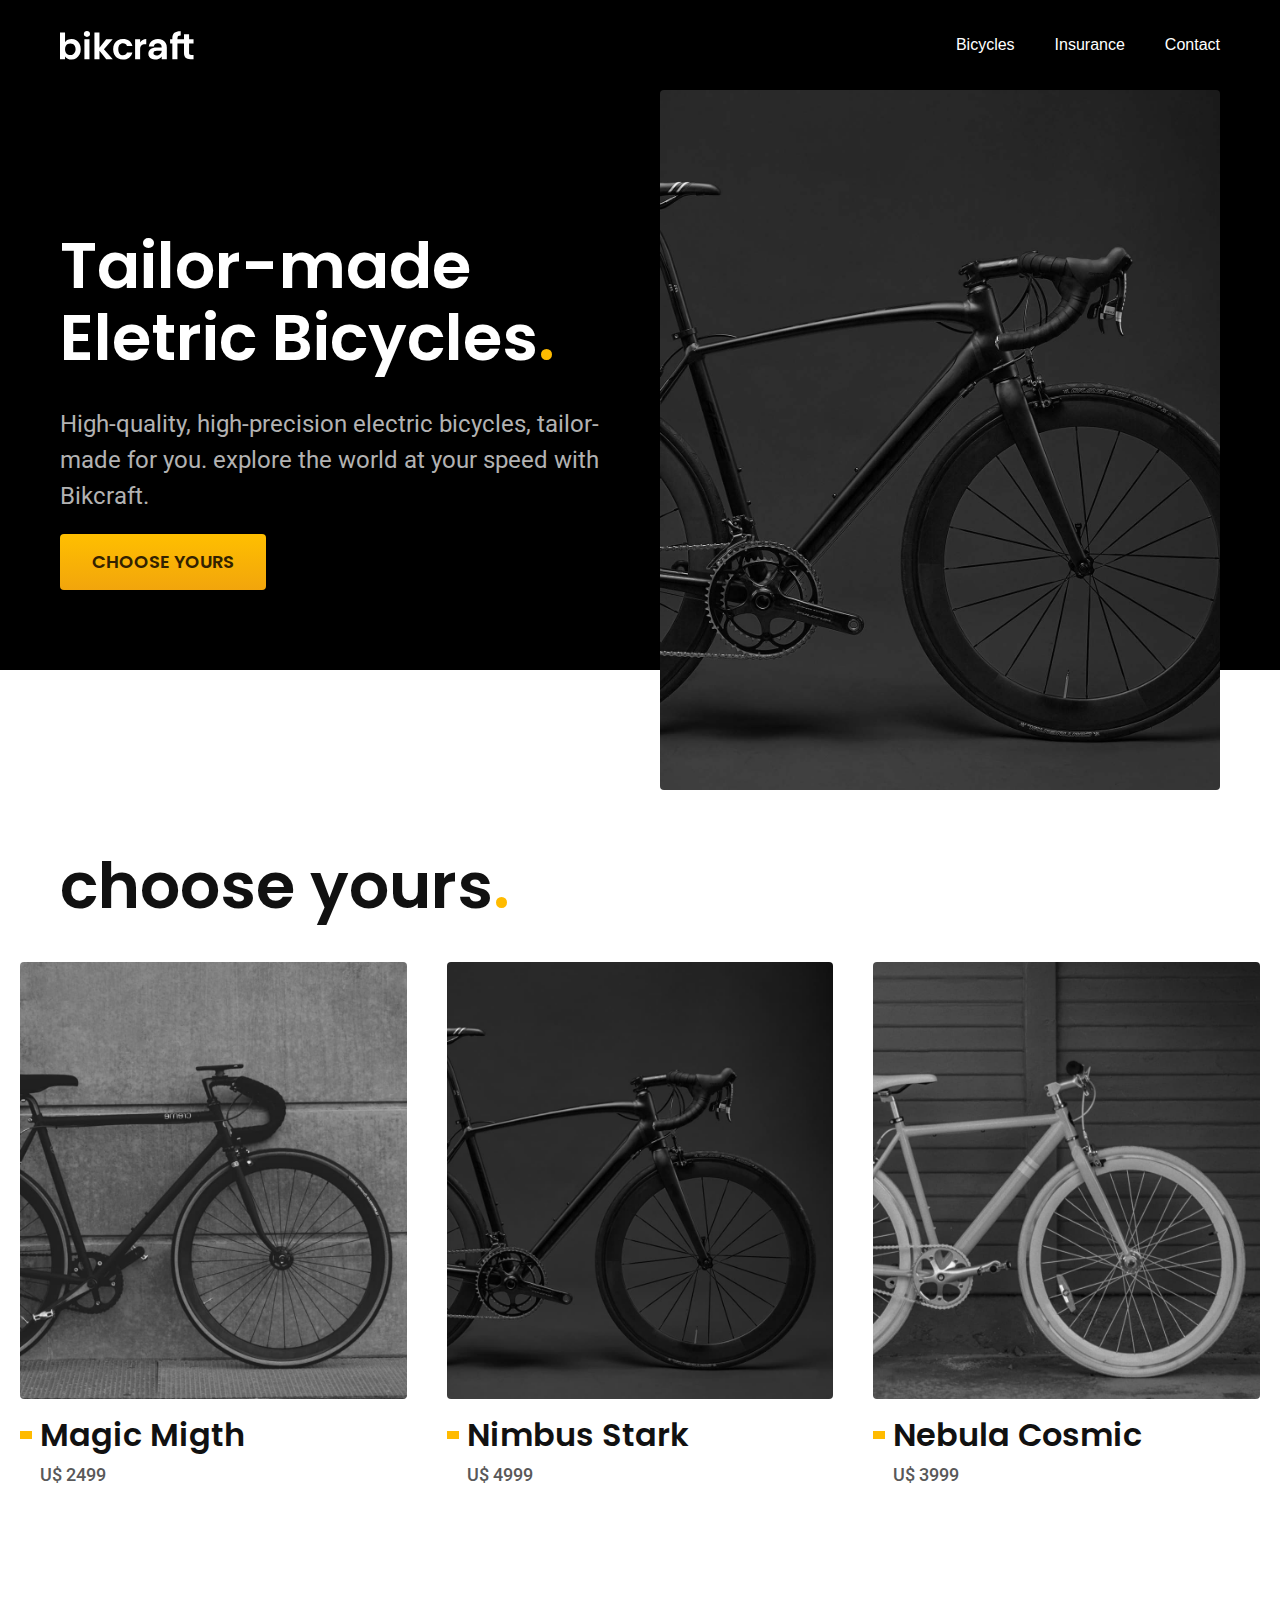
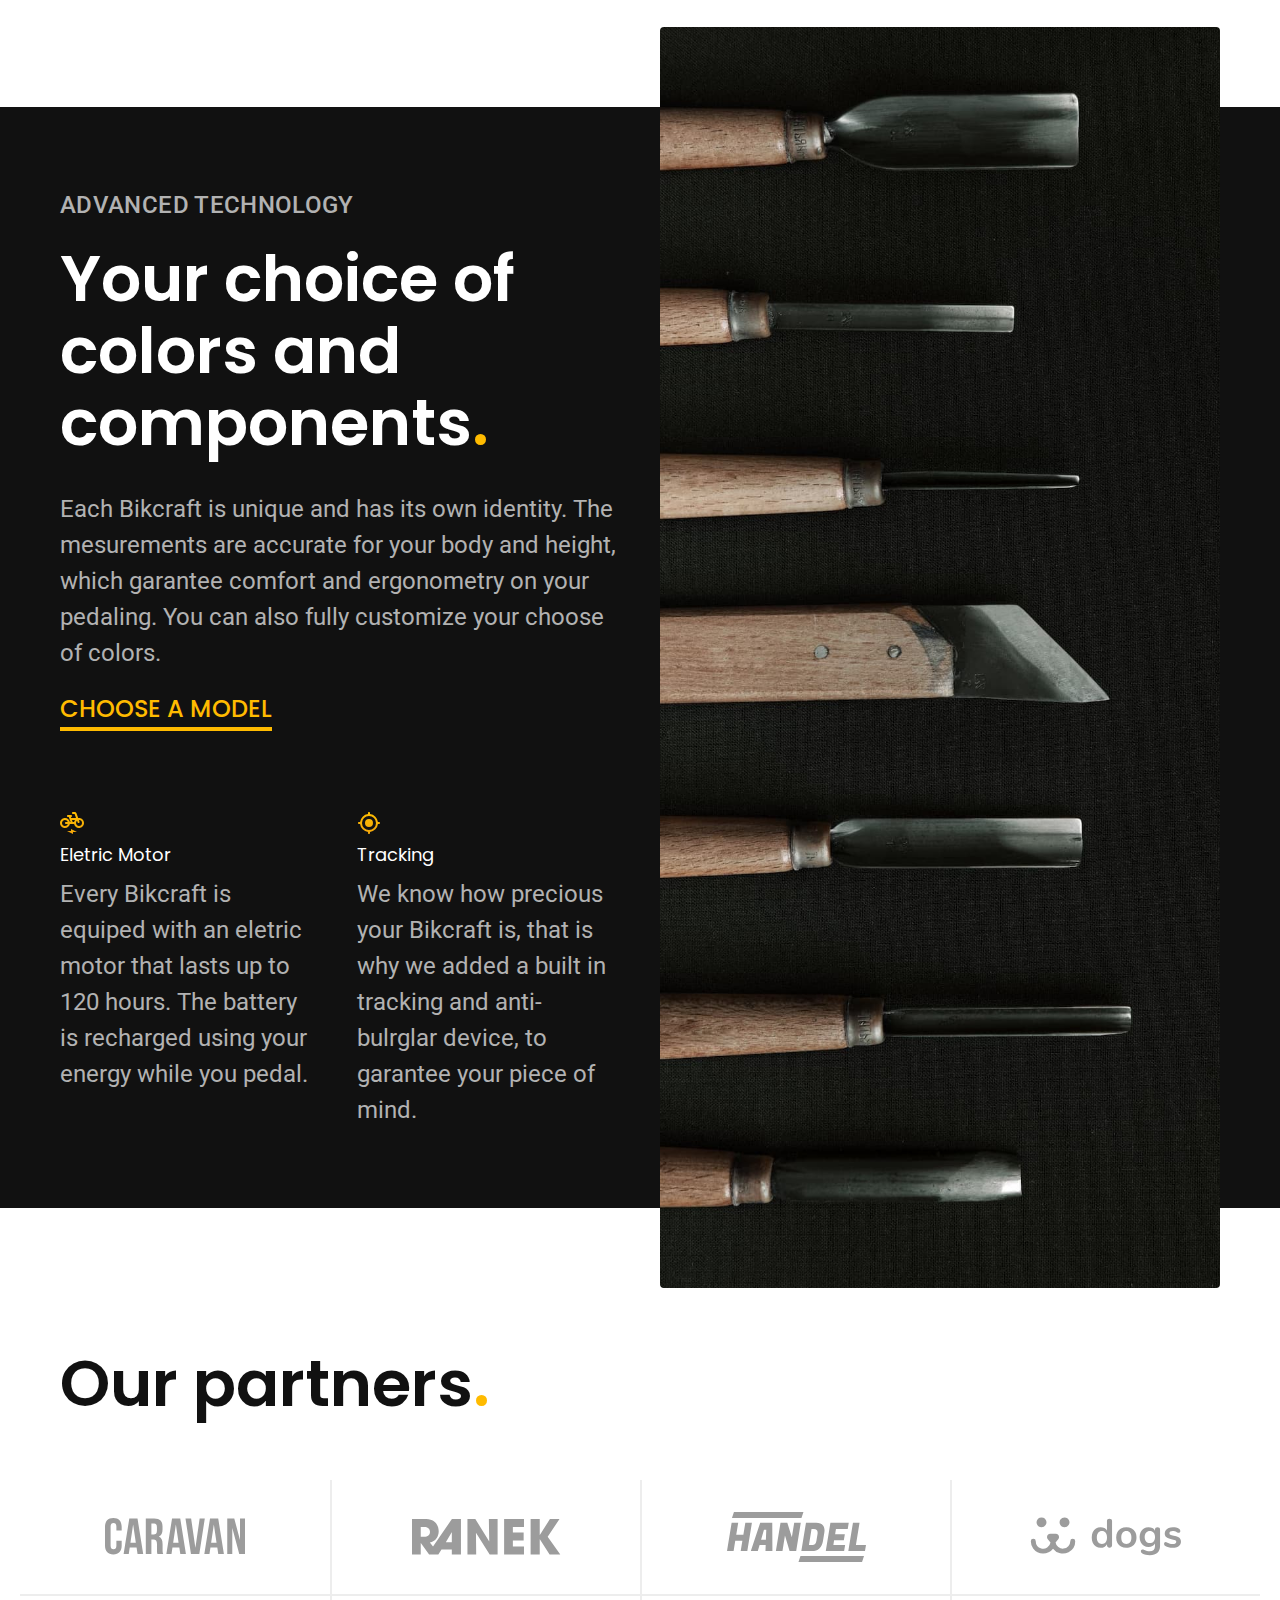
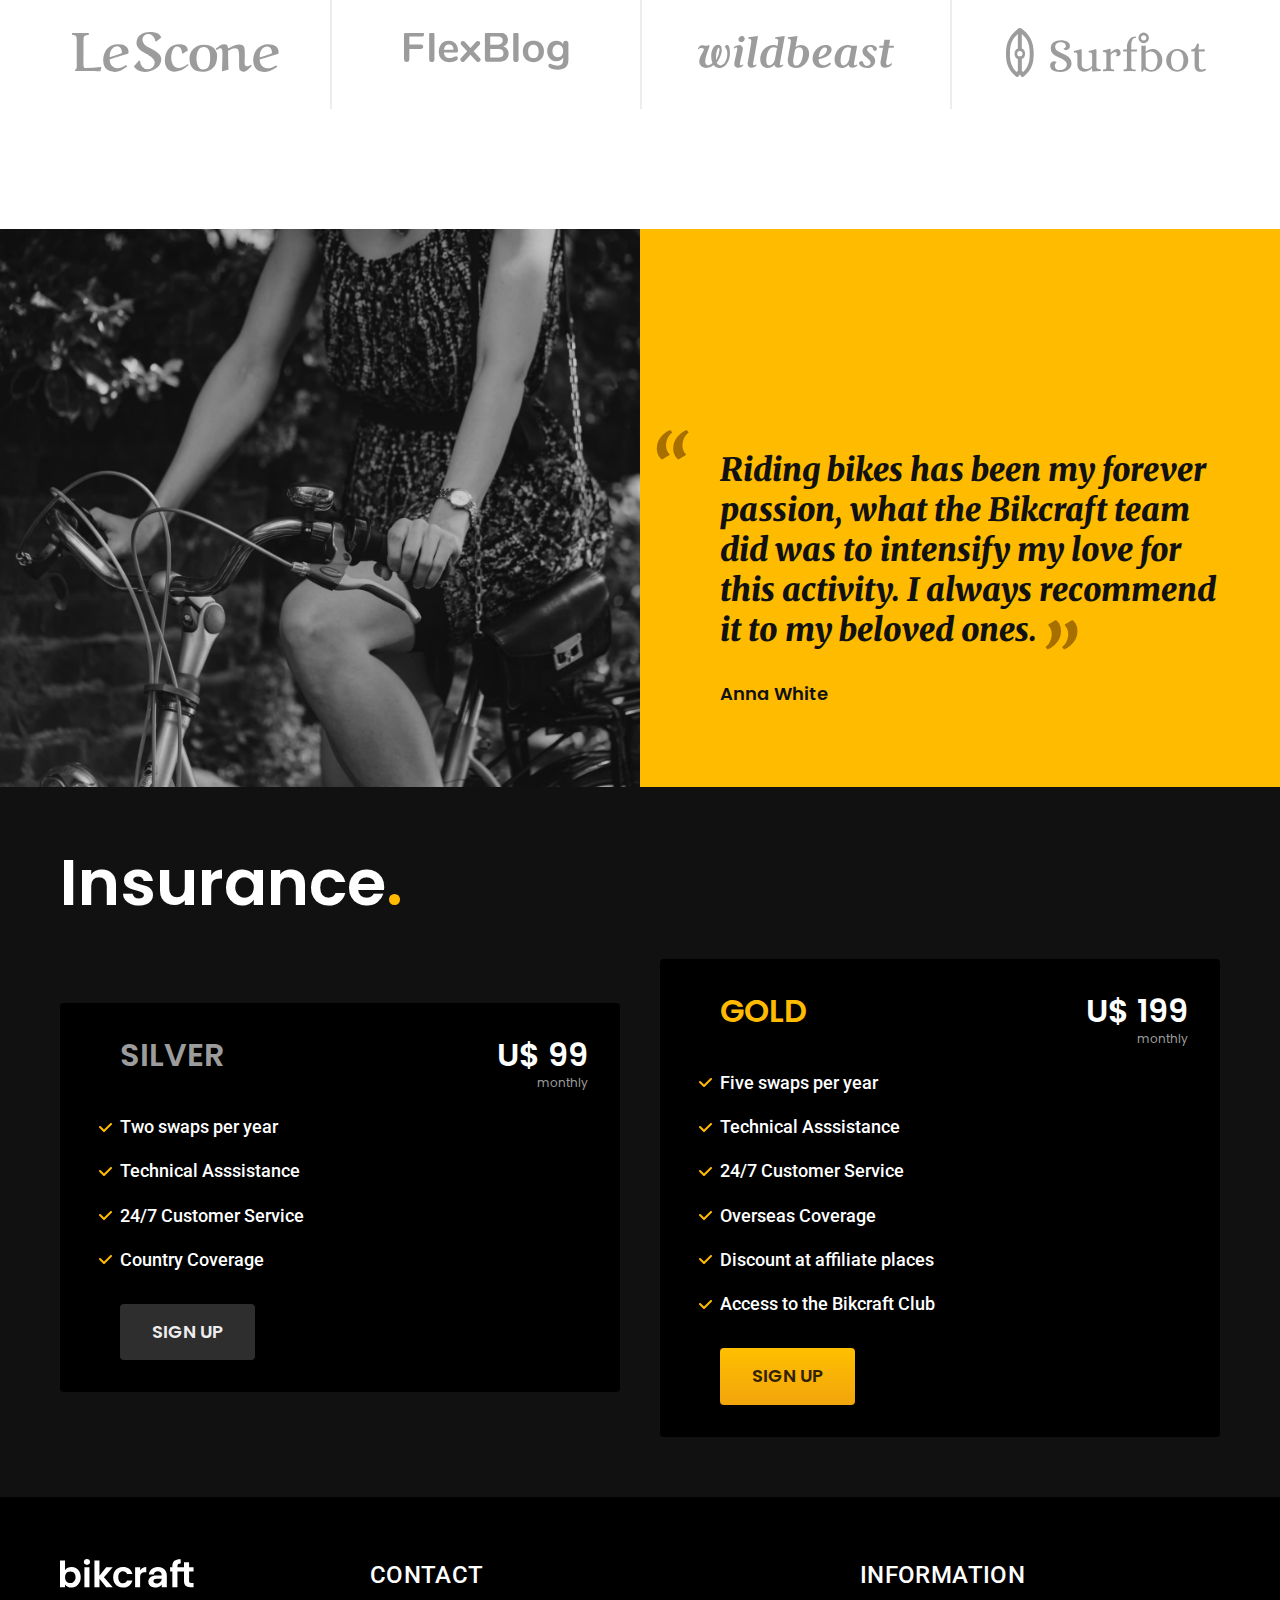
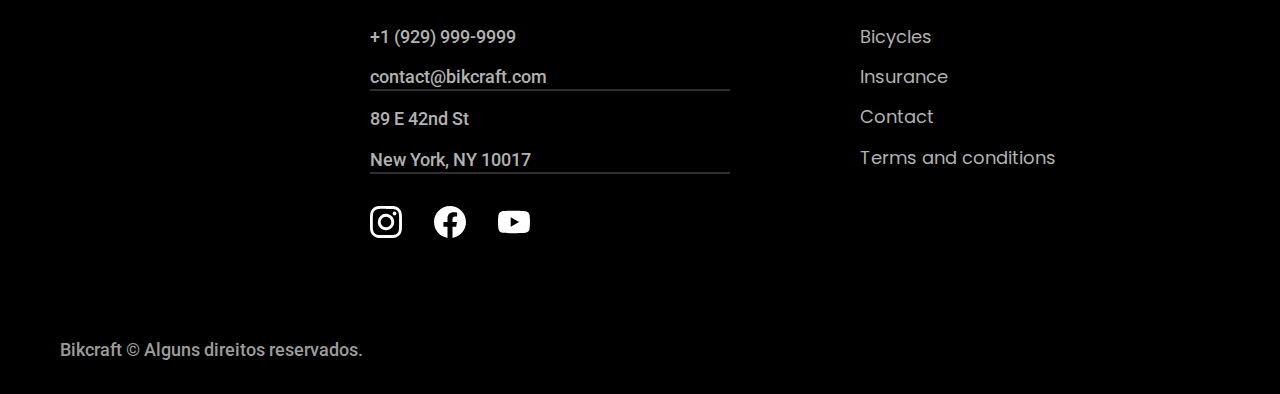
==== index.html @ ae7ce4b2 "seguros part 1 final" ====
<!DOCTYPE html>
<html lang="en">
  <head>
    <meta charset="UTF-8" />
    <meta http-equiv="X-UA-Compatible" content="IE=edge" />
    <meta
      name="description"
      content="Eletric bikes with high qualidade, 100% customized to meet each and every customer's need. Explore the world on your bike with Bikcraft."
    />
    <meta name="viewport" content="width=device-width, initial-scale=1.0" />
    <title>Bikcraft - Eletric Bikes</title>
    <link rel="stylesheet" href="./css/style.css" />

    <link rel="preconnect" href="https://fonts.googleapis.com" />
    <link rel="preconnect" href="https://fonts.gstatic.com" crossorigin />
    <link
      href="https://fonts.googleapis.com/css2?family=Merriweather:ital,wght@1,900&family=Poppins:wght@400;600&family=Roboto:wght@400;500&display=swap"
      rel="stylesheet"
    />
  </head>
  <body id="home">
    <header class="header-bg">
      <div class="header container">
        <a href="index.html"><img src="./img/bikcraft.svg" alt="Bikcraft" /></a>
        <nav aria-label="primary">
          <ul class="header-menu font-1m cor-0">
            <li><a href="./bicicletas.html">Bicycles</a></li>
            <li><a href="./seguros.html">Insurance</a></li>
            <li><a href="./contact.html">Contact</a></li>
          </ul>
        </nav>
      </div>
    </header>
    <main class="introducao-bg">
      <div class="introducao container">
        <div class="introducao-conteudo">
          <h1 class="font-1-xxl cor-0">
            Tailor-made Eletric Bicycles<span class="cor-p1">.</span>
          </h1>
          <p class="font-2-l cor-5">
            High-quality, high-precision electric bicycles, tailor-made for you.
            explore the world at your speed with Bikcraft.
          </p>
          <a class="botao" href="./bicicletas.html">Choose yours</a>
        </div>
        <div>
          <img src="./img/fotos/introducao.jpg" alt="Black Eletric Bicycle" />
        </div>
      </div>
    </main>
    <article class="bicicletas-lista">
      <h2 class="container font-1-xxl">
        choose yours<span class="cor-p1">.</span>
      </h2>
      <ul>
        <li>
          <a href="./bicicletas/magic.html">
            <img src="./img/bicicletas/magic-home.jpg" alt="Black bicycle" />
            <h3 class="font-1-xl">Magic Migth</h3>
            <span class="font-2-m cor-8">U$ 2499</span>
          </a>
        </li>
        <li>
          <a href="./bicicletas/nimbus.html">
            <img src="./img/bicicletas/nimbus-home.jpg" alt="Black bicycle" />
            <h3 class="font-1-xl">Nimbus Stark</h3>
            <span class="font-2-m cor-8">U$ 4999</span>
          </a>
        </li>
        <li>
          <a href="./bicicletas/nebula.html">
            <img src="./img/bicicletas/nebula-home.jpg" alt="Black bicycle" />
            <h3 class="font-1-xl">Nebula Cosmic</h3>
            <span class="font-2-m cor-8">U$ 3999</span>
          </a>
        </li>
      </ul>
    </article>
    <article class="tecnologia-bg">
      <div class="tecnologia container">
        <div class="tecnologia-conteudo">
          <span class="font-2-l-b cor-5">Advanced Technology</span>
          <h2 class="font-1-xxl cor-0">
            Your choice of colors and components<span class="cor-p1">.</span>
          </h2>
          <p class="font-2-l cor-5">
            Each Bikcraft is unique and has its own identity. The mesurements
            are accurate for your body and height, which garantee comfort and
            ergonometry on your pedaling. You can also fully customize your
            choose of colors.
          </p>
          <a class="link" href="./bicicletas.html">Choose a model</a>
          <div class="tecnologia-vantagens">
            <div>
              <img src="./img/icones/eletrica.svg" alt="" />
              <h3 class="font-1-m cor-0">Eletric Motor</h3>
              <p class="font-2-l cor-5">
                Every Bikcraft is equiped with an eletric motor that lasts up to
                120 hours. The battery is recharged using your energy while you
                pedal.
              </p>
            </div>
            <div>
              <img src="./img/icones/rastreador.svg" alt="" />
              <h3 class="font-1-m cor-0">Tracking</h3>
              <p class="font-2-l cor-5">
                We know how precious your Bikcraft is, that is why we added a
                built in tracking and anti-bulrglar device, to garantee your
                piece of mind.
              </p>
            </div>
          </div>
        </div>
        <div class="tecnologia-imagem">
          <img src="./img/fotos/tecnologia.jpg" alt="" />
        </div>
      </div>
    </article>
    <section class="parceiros" aria-label="Our partners">
      <h2 class="container font-1-xxl">
        Our partners<span class="cor-p1">.</span>
      </h2>
      <ul>
        <li>
          <img src="./img/parceiros/caravan.svg" alt="caravan" />
        </li>
        <li>
          <img src="./img/parceiros/ranek.svg" alt="ranek" />
        </li>
        <li>
          <img src="./img/parceiros/handel.svg" alt="handel" />
        </li>
        <li>
          <img src="./img/parceiros/dogs.svg" alt="dogs" />
        </li>
        <li>
          <img src="./img/parceiros/lescone.svg" alt="lescone" />
        </li>
        <li>
          <img src="./img/parceiros/flexblog.svg" alt="flexblog" />
        </li>
        <li>
          <img src="./img/parceiros/wildbeast.svg" alt="wildbeast" />
        </li>
        <li>
          <img src="./img/parceiros/surfbot.svg" alt="surfbot" />
        </li>
      </ul>
    </section>
    <section class="depoimento" aria-label="Depoiment">
      <div>
        <img
          src="./img/fotos/depoimento.jpg"
          alt="A person riding a Bikcraft bicylcle"
        />
      </div>
      <div class="depoimento-conteudo">
        <blockquote class="font-1-xl cor-p-5">
          <p>
            Riding bikes has been my forever passion, what the Bikcraft team did
            was to intensify my love for this activity. I always recommend it to
            my beloved ones.
          </p>
        </blockquote>
        <span class="font-1-m-b cor-p-4">Anna White</span>
      </div>
    </section>
    <article class="seguros-bg">
      <div class="seguros container">
        <h2 class="font-1-xxl cor-0">Insurance<span class="cor-p1">.</span></h2>

        <div class="seguros-item">
          <h3 class="font-1-xl cor-6">SILVER</h3>
          <span class="font-1-xl cor-0"
            >U$ 99<span class="font-1-xs cor-6">monthly</span></span
          >
          <ul class="font-2-m cor-0">
            <li>Two swaps per year</li>
            <li>Technical Asssistance</li>
            <li>24/7 Customer Service</li>
            <li>Country Coverage</li>
          </ul>
          <a class="botao secundario" href="./orgamento.html">Sign up</a>
        </div>

        <div class="seguros-item">
          <h3 class="font-1-xl cor-p1">GOLD</h3>
          <span class="font-1-xl cor-0"
            >U$ 199<span class="font-1-xs cor-6">monthly</span></span
          >
          <ul class="font-2-m cor-0">
            <li>Five swaps per year</li>
            <li>Technical Asssistance</li>
            <li>24/7 Customer Service</li>
            <li>Overseas Coverage</li>
            <li>Discount at affiliate places</li>
            <li>Access to the Bikcraft Club</li>
          </ul>
          <a class="botao" href="./orgamento.html">Sign up</a>
        </div>
      </div>
    </article>

    <footer class="footer-bg">
      <div class="footer container">
        <img src="./img/bikcraft.svg" alt="Bikcraft" />
        <div class="footer-contato">
          <h3 class="font-2-l-b cor-0">Contact</h3>
          <ul class="font-2-m cor-5">
            <li><a href="tel=+19299999999999">+1 (929) 999-9999</a></li>
            <li>
              <a href="mailto:contact@bikcraft.com">contact@bikcraft.com</a>
            </li>
            <li>89 E 42nd St</li>
            <li>New York, NY 10017</li>
          </ul>
          <div class="footer-redes">
            <a href="https://www.instagram.com/">
              <img src="./img/redes/instagram.svg" alt="Instragram" />
            </a>
            <a href="https://www.facebook.com/">
              <img src="./img/redes/facebook.svg" alt="Facebook" />
            </a>
            <a href="https://www.youtube.com/">
              <img src="./img/redes/youtube.svg" alt="Youtube" />
            </a>
          </div>
        </div>
        <div class="footer-informacoes">
          <h3 class="font-2-l-b cor-0">Information</h3>
          <nav>
            <ul class="font-1-m cor-5">
              <li><a href="./bicicletas.html">Bicycles</a></li>
              <li><a href="./insurance.html">Insurance</a></li>
              <li><a href="./contact.html">Contact</a></li>
              <li><a href="./terms.html">Terms and conditions</a></li>
            </ul>
          </nav>
        </div>
      </div>
      <p class="footer-copy font-2-m cor-6 container">
        Bikcraft &copy; Alguns direitos reservados.
      </p>
    </footer>
  </body>
</html>
---- css/style.css ----
@import "./global/global.css";
@import "./global/header.css";
@import "./global/footer.css";
@import "./utils/tipografia.css";
@import "./utils/cores.css";
@import "./utils/components.css";
@import "./home/introducao.css";
@import "./home/tecnologia.css";
@import "./home/parceiros.css";
@import "./home/depoimento.css";
@import "./bicycles/bicycles-list.css";
@import "./bicycles/bicicletas.css";
@import "./bicicleta/bicicleta.css";
@import "./bicicleta/seguro.css";
@import "./seguros/seguros.css";
@import "./seguros/vantagens.css";
@import "./seguros/perguntas.css";
@import "./terms/termos.css";
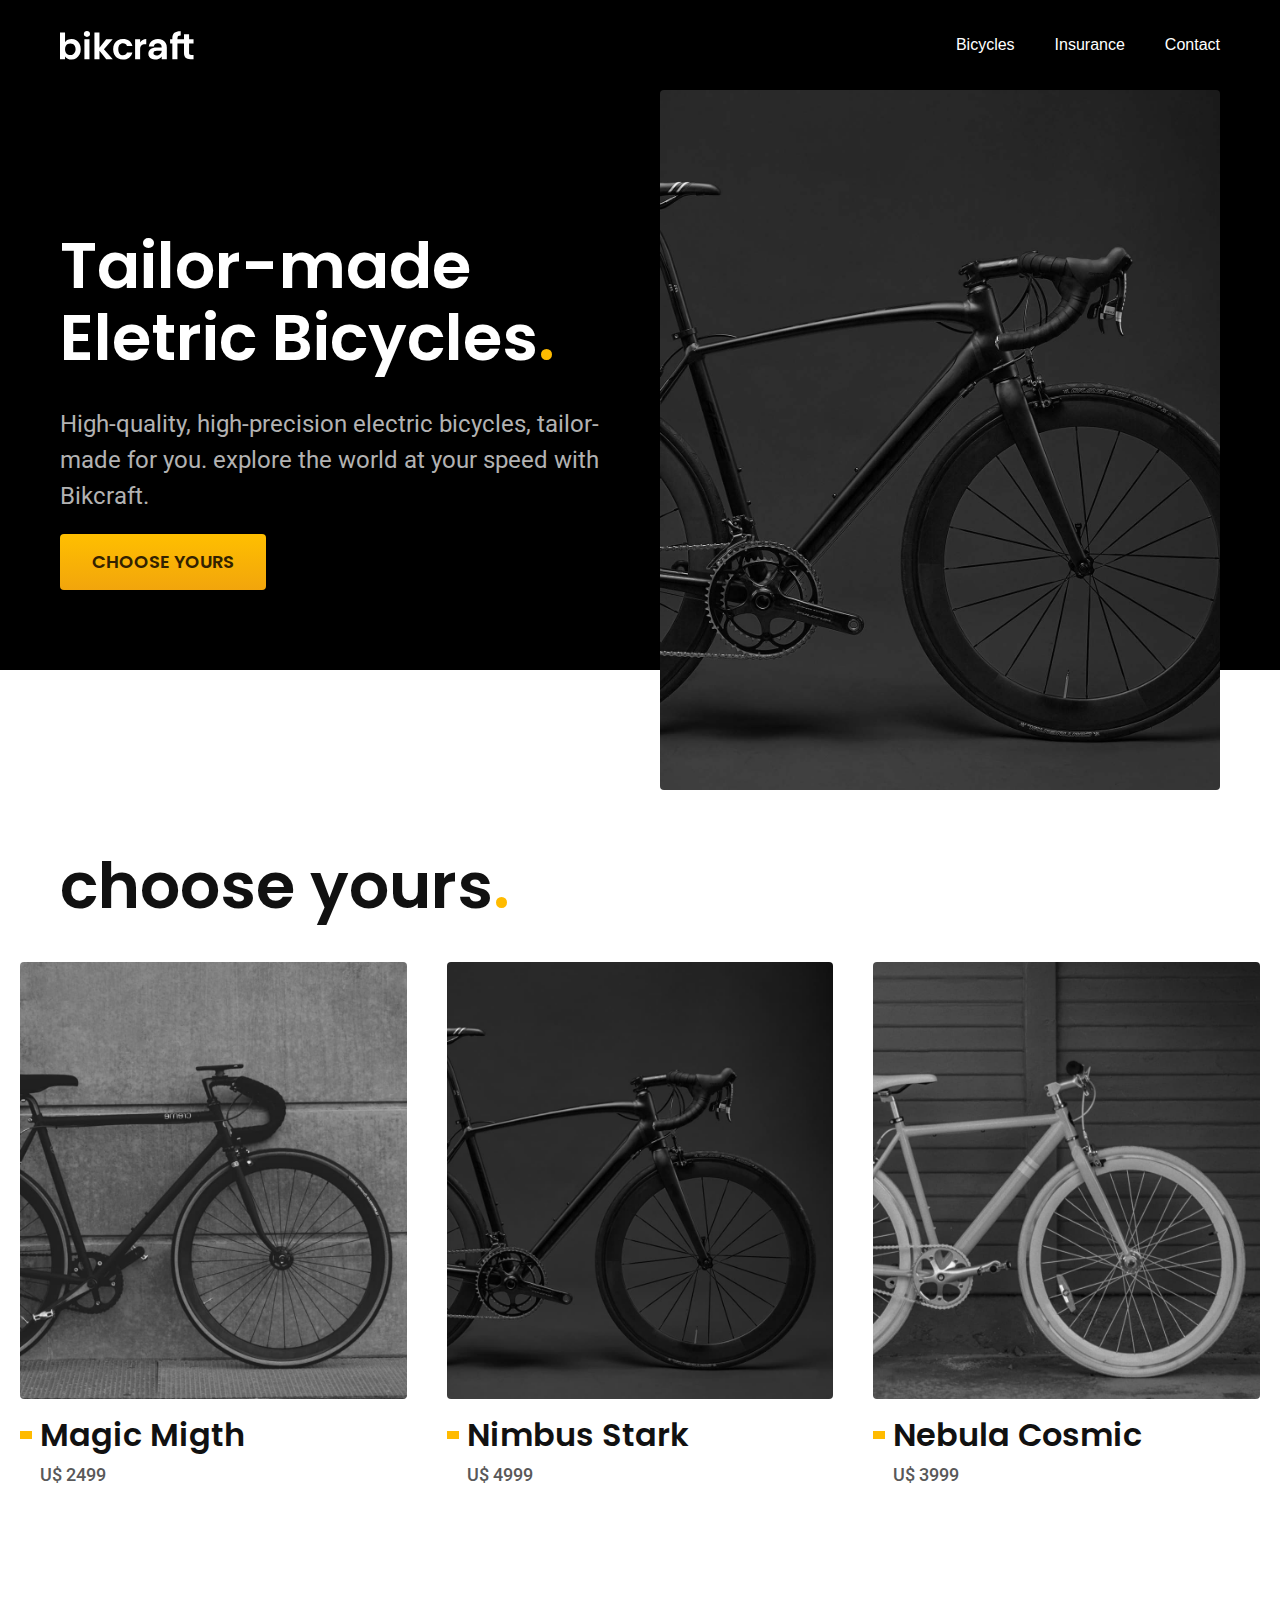
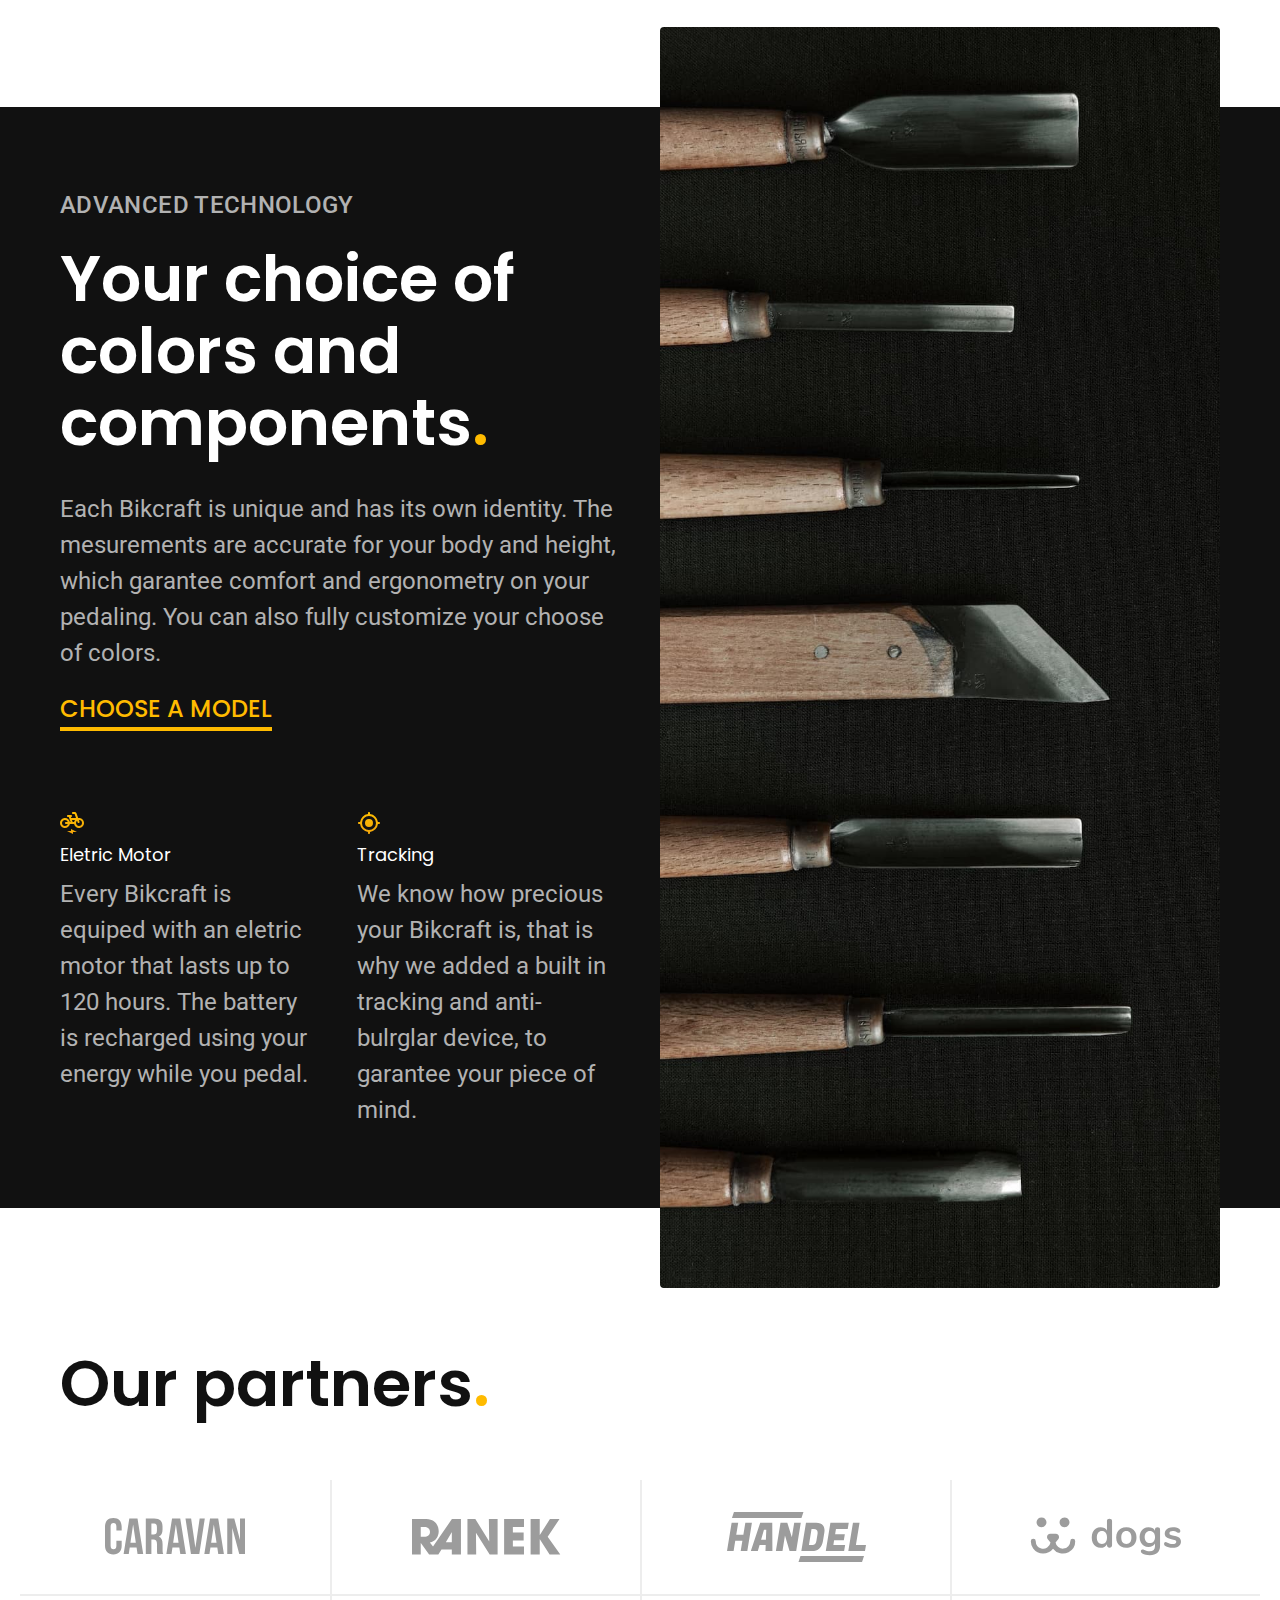
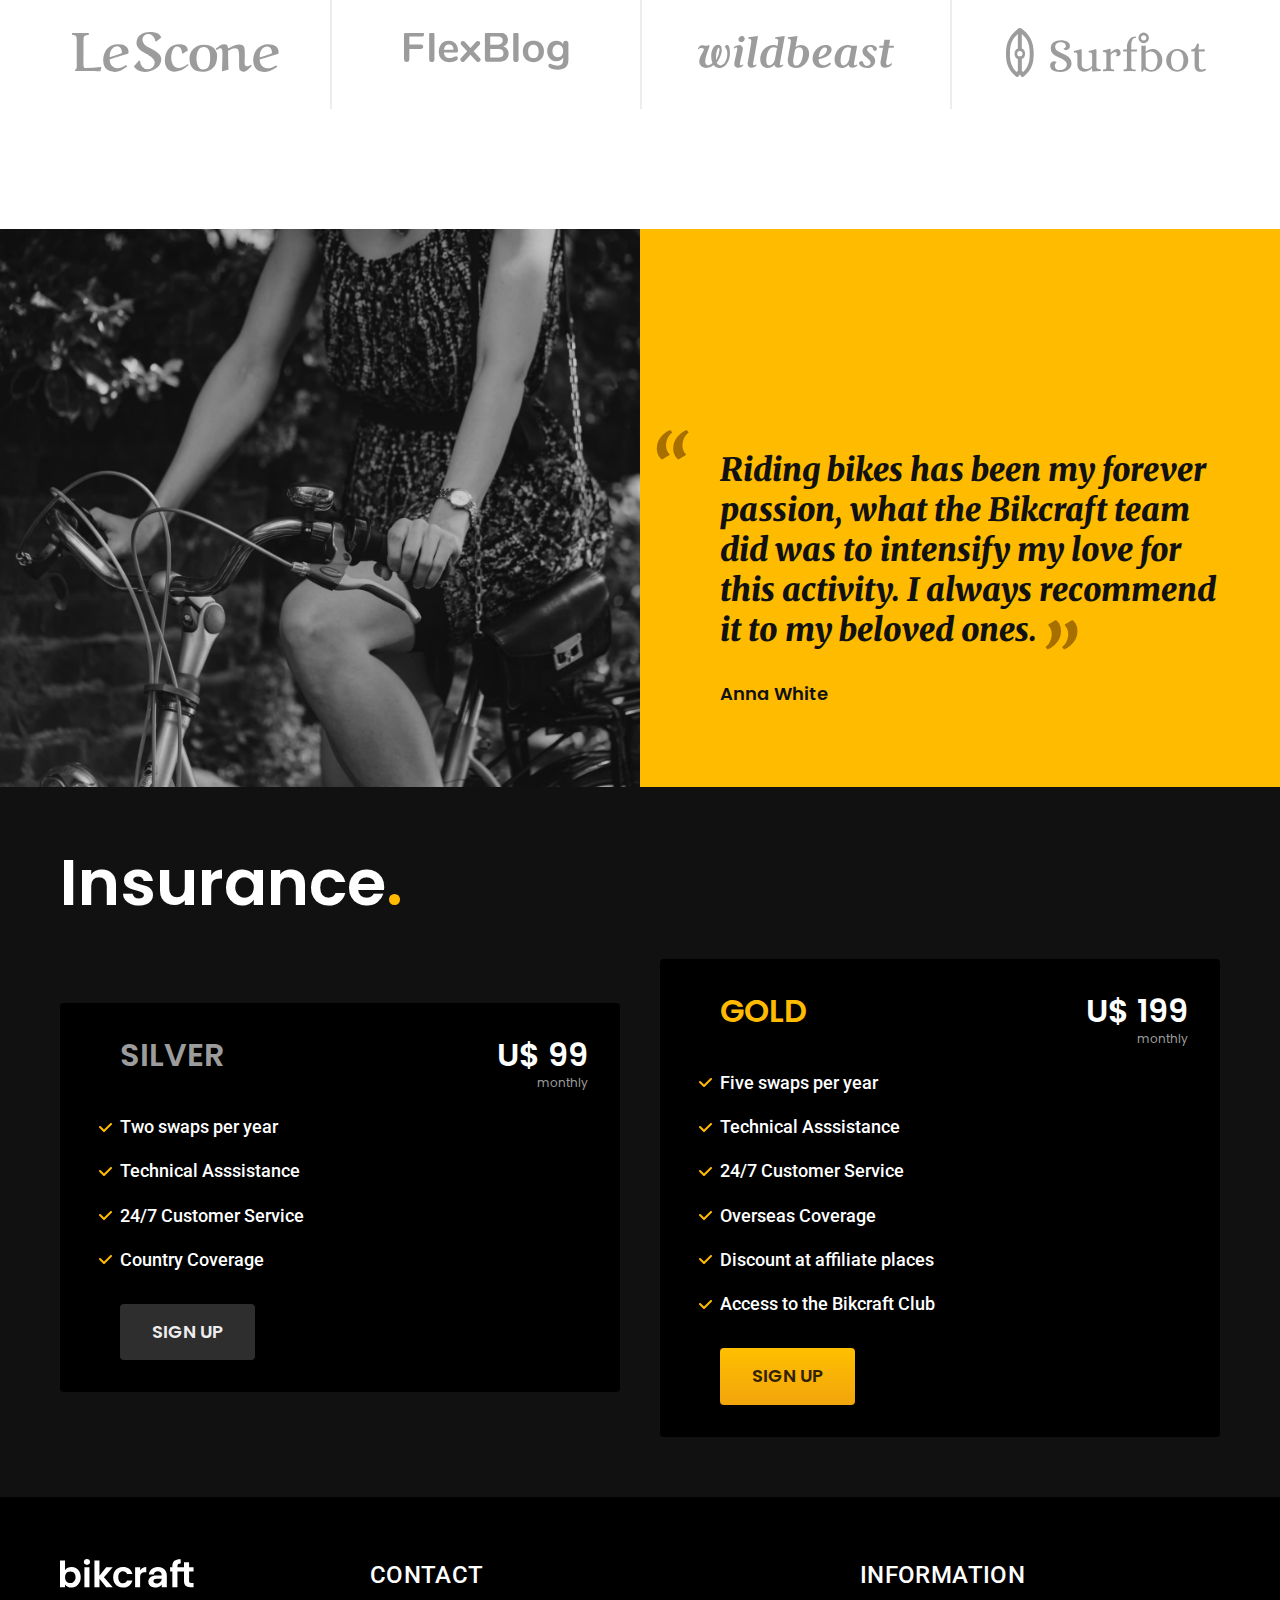
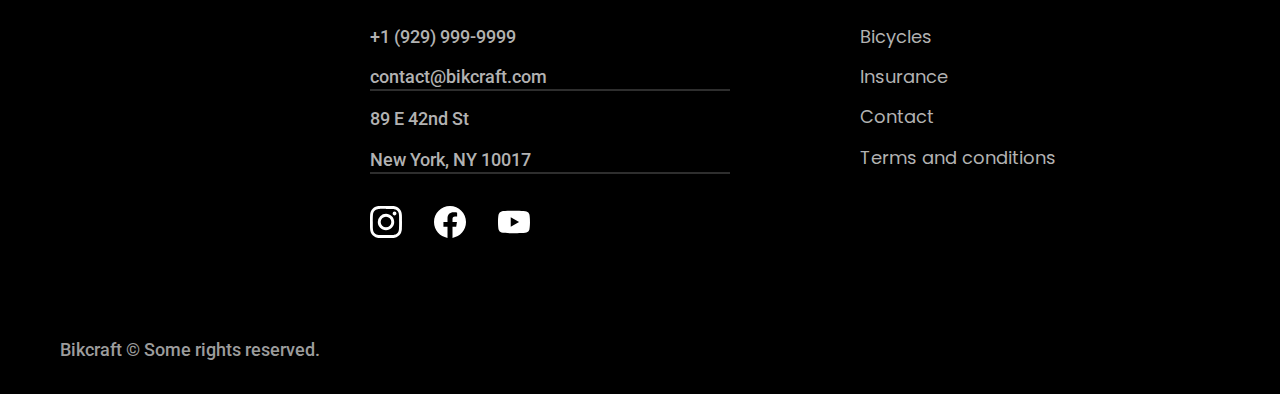
==== commit a9885478: "lojas" ====
--- a/index.html
+++ b/index.html
@@ -239,7 +239,7 @@
         </div>
       </div>
       <p class="footer-copy font-2-m cor-6 container">
-        Bikcraft &copy; Alguns direitos reservados.
+        Bikcraft &copy; Some rights reserved.
       </p>
     </footer>
   </body>
--- a/css/style.css
+++ b/css/style.css
@@ -4,6 +4,7 @@
 @import "./utils/tipografia.css";
 @import "./utils/cores.css";
 @import "./utils/components.css";
+@import "./utils/formulario.css";
 @import "./home/introducao.css";
 @import "./home/tecnologia.css";
 @import "./home/parceiros.css";
@@ -15,4 +16,7 @@
 @import "./seguros/seguros.css";
 @import "./seguros/vantagens.css";
 @import "./seguros/perguntas.css";
+@import "./contato/contato.css";
+@import "./contato/formularios.css";
+@import "./contato/lojas.css";
 @import "./terms/termos.css";
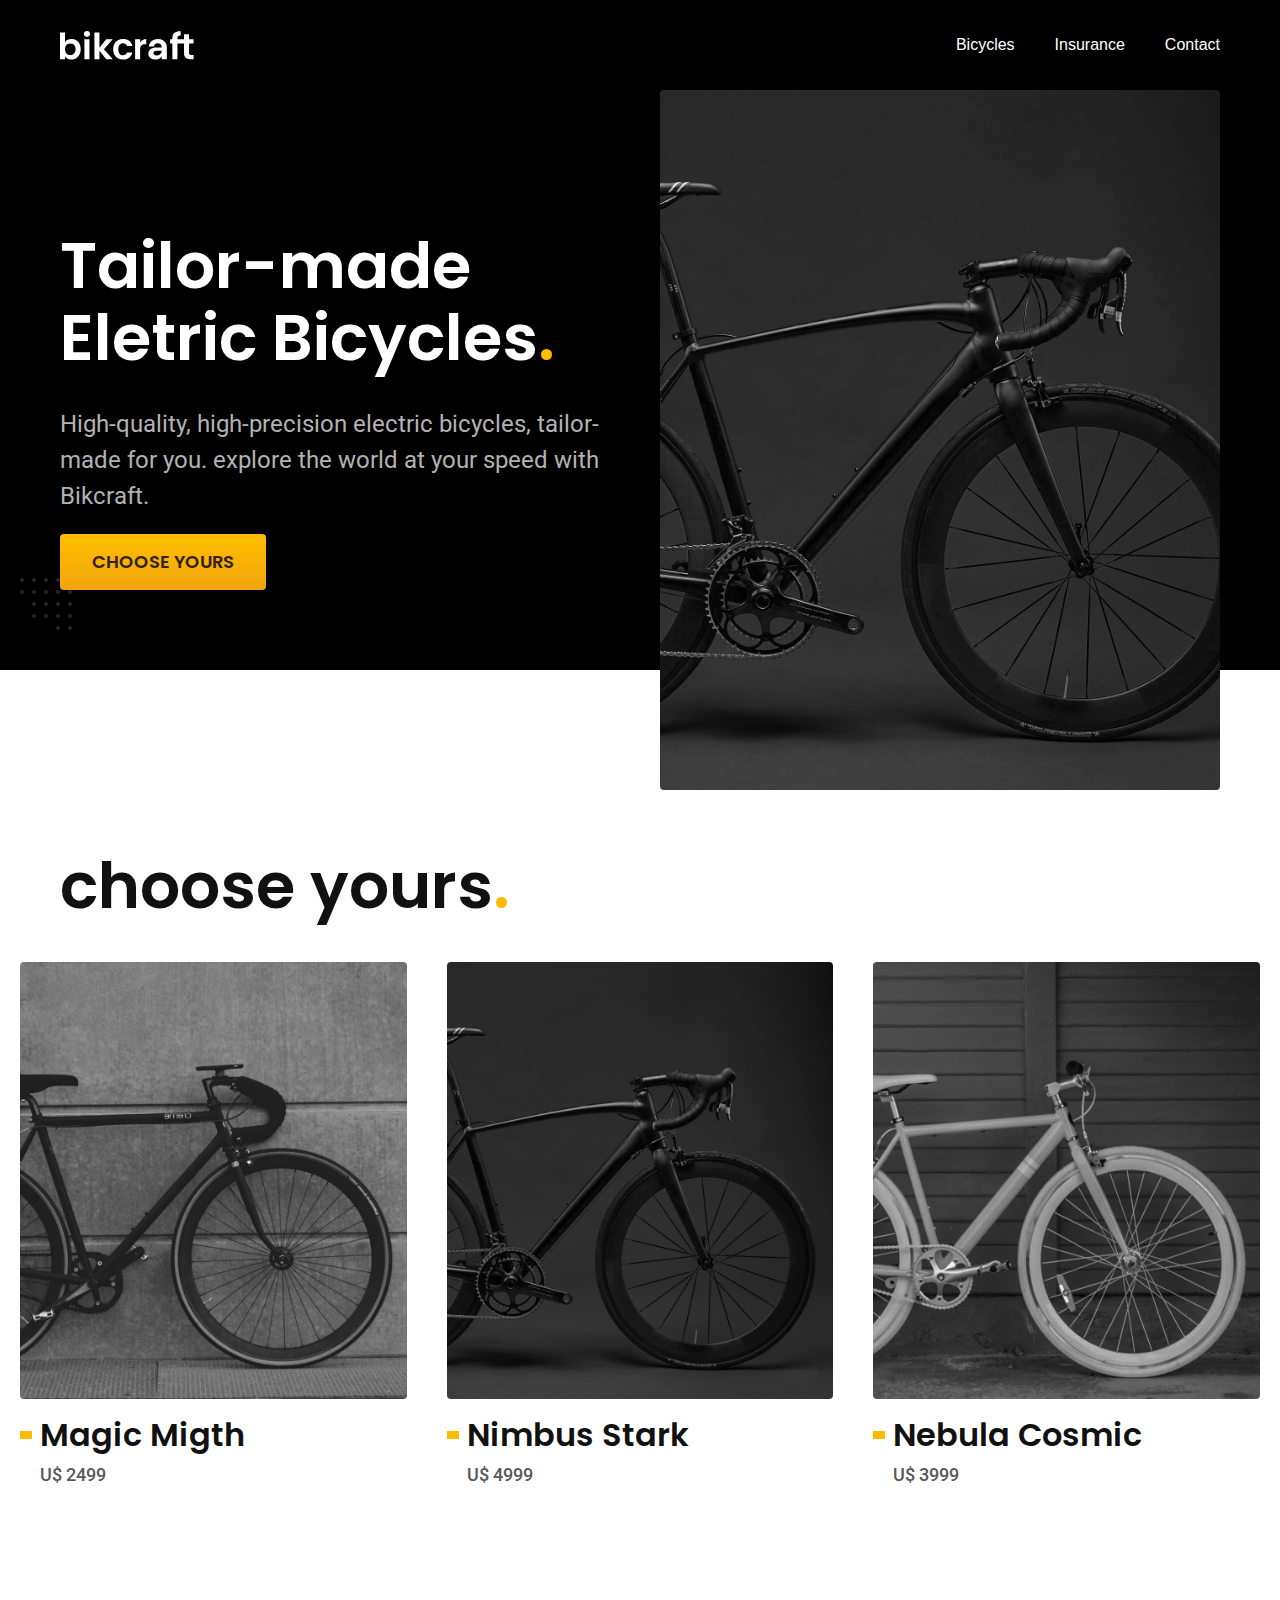
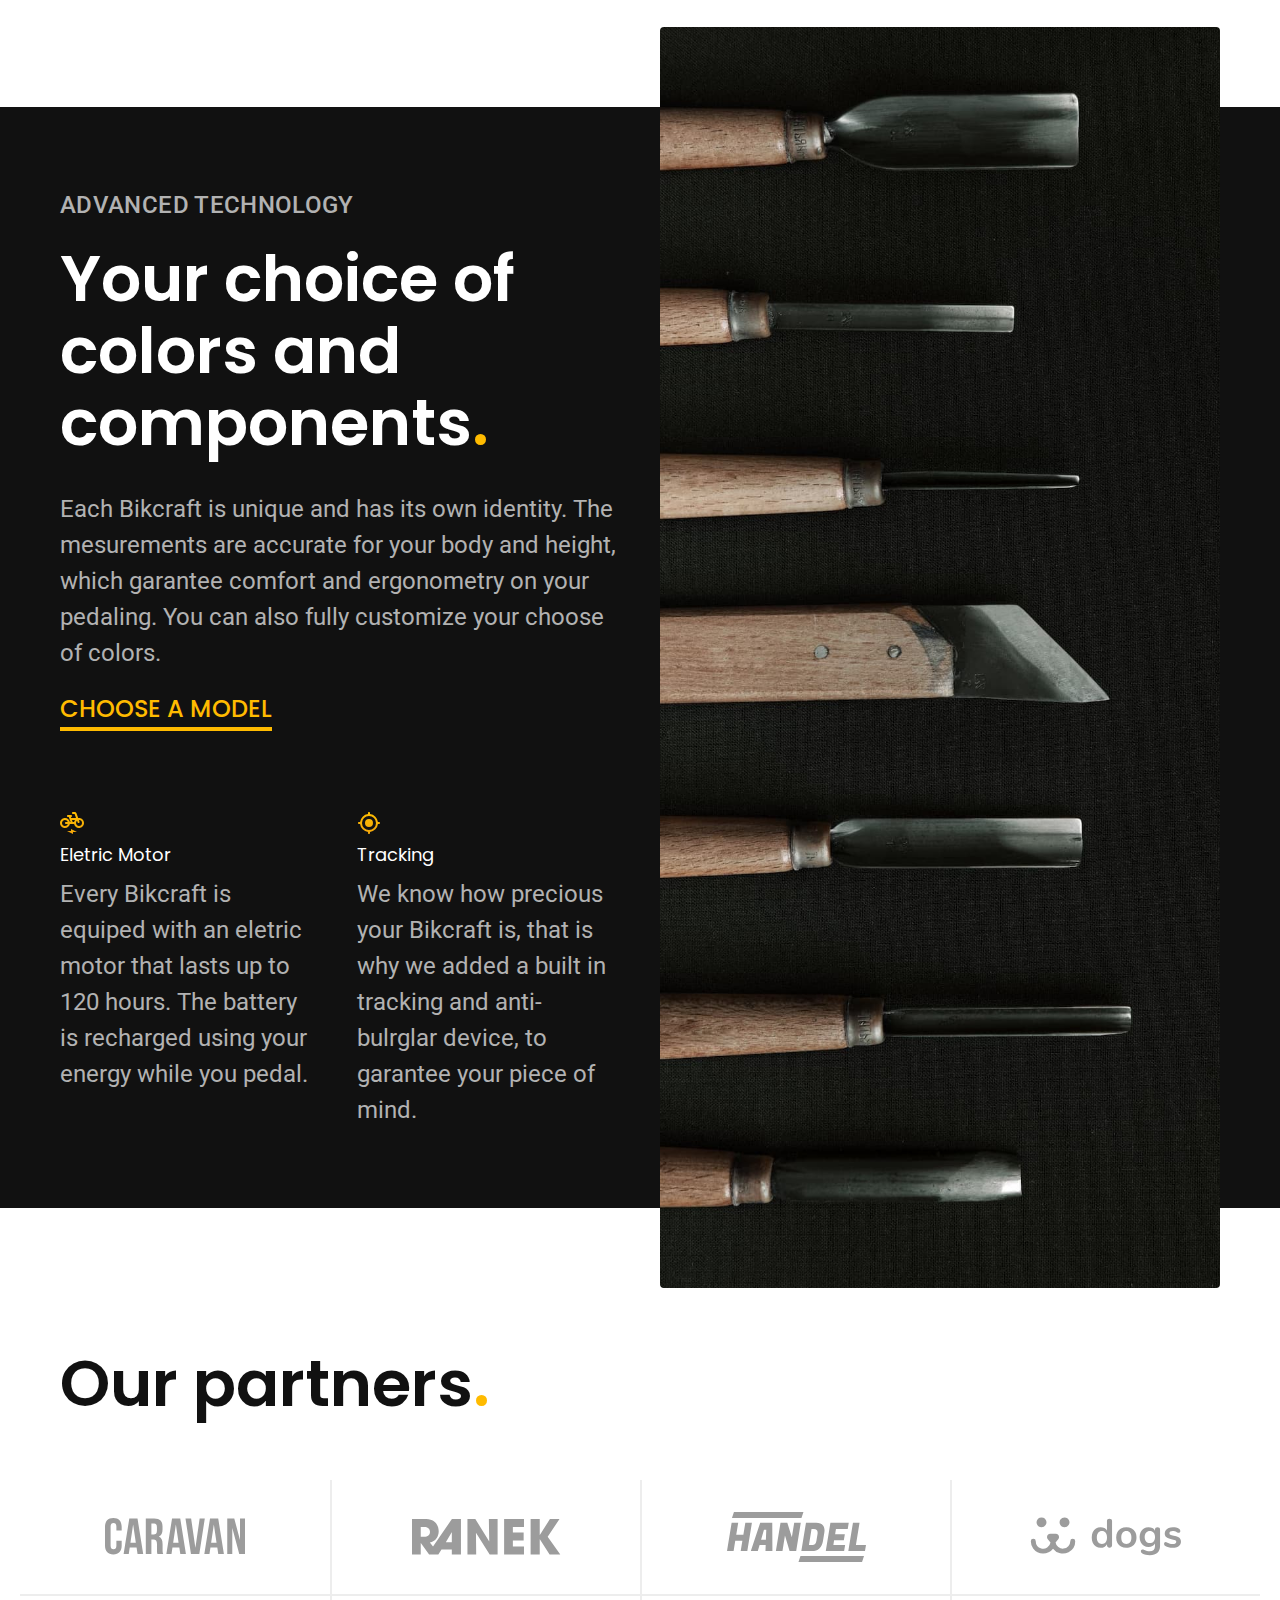
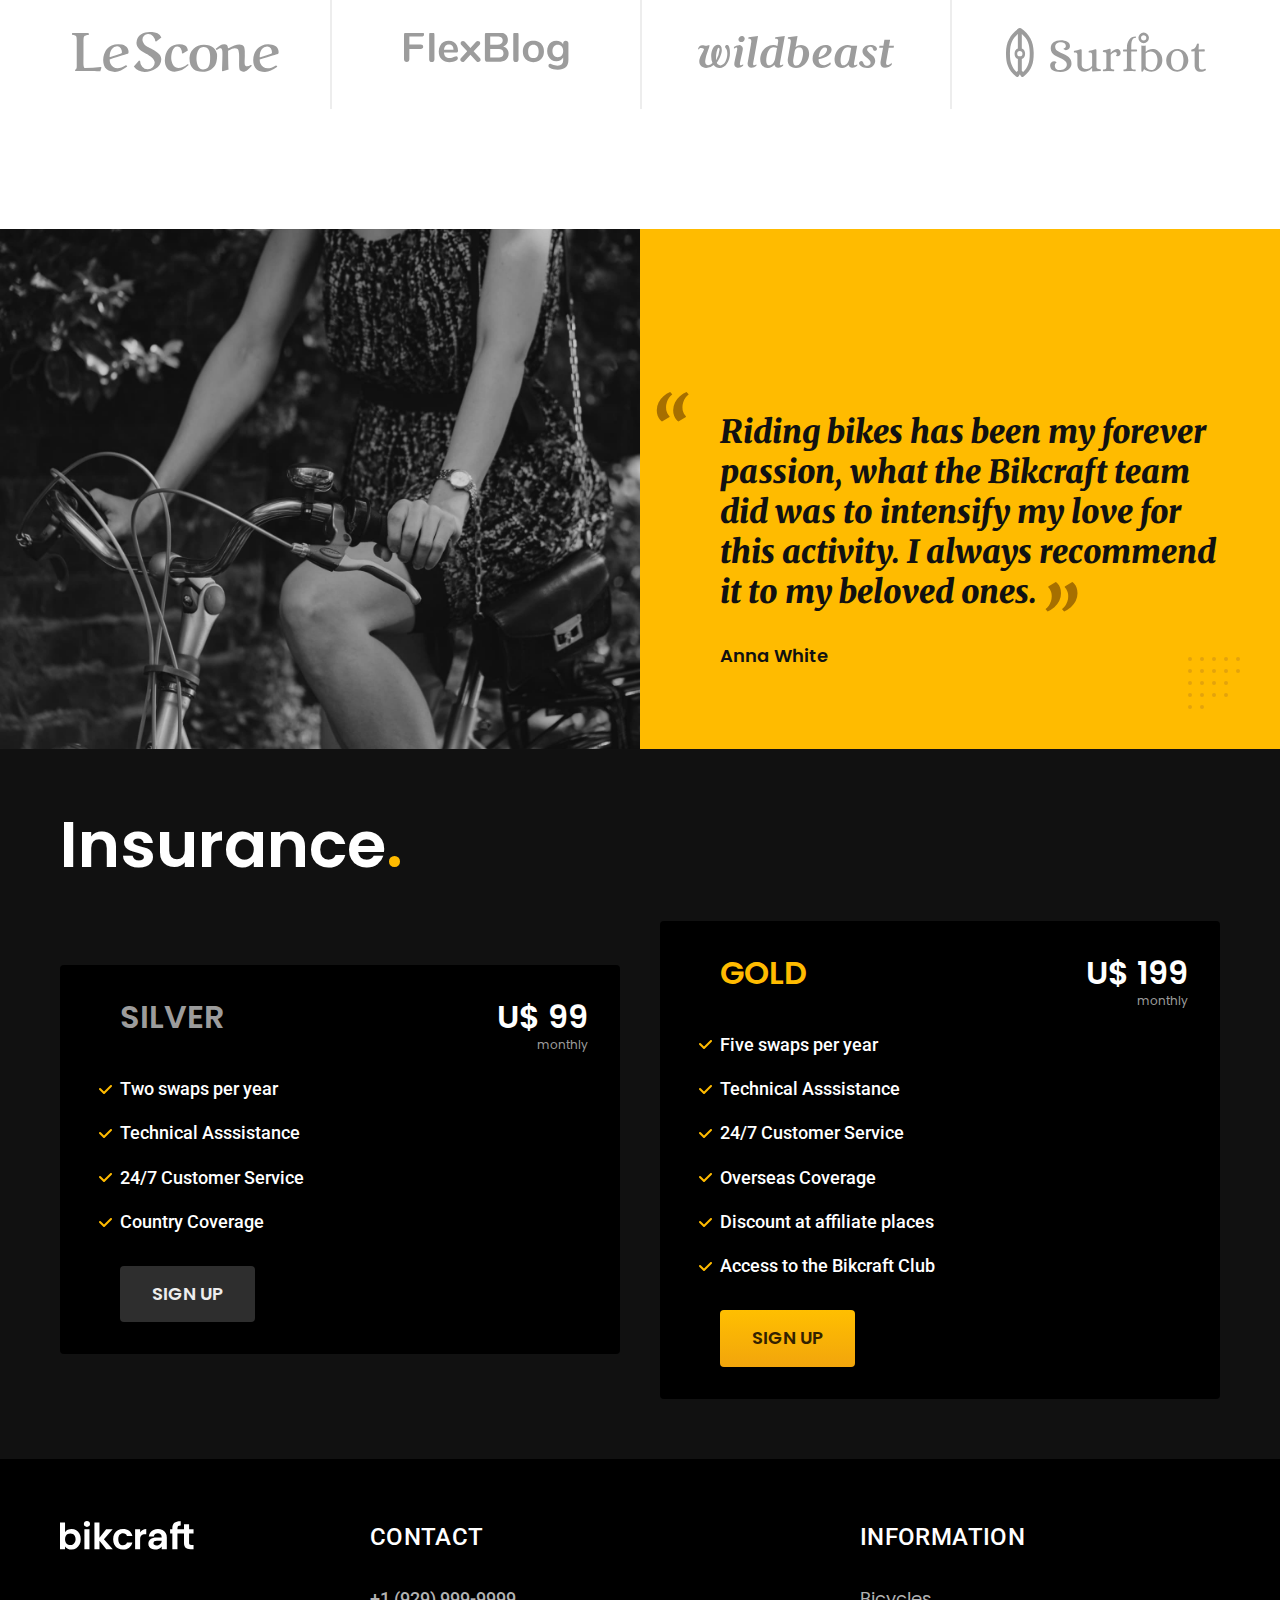
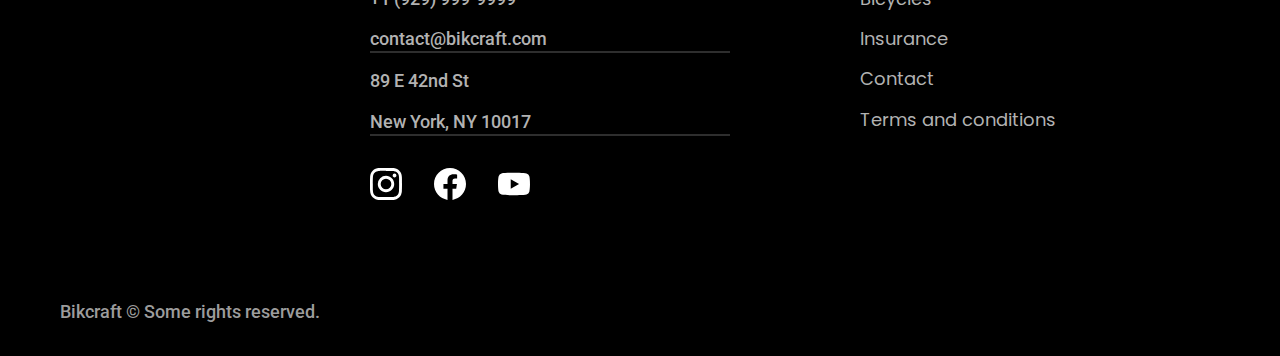
==== commit ea69bb49: "detalhes" ====
--- a/index.html
+++ b/index.html
@@ -26,7 +26,7 @@
           <ul class="header-menu font-1m cor-0">
             <li><a href="./bicicletas.html">Bicycles</a></li>
             <li><a href="./seguros.html">Insurance</a></li>
-            <li><a href="./contact.html">Contact</a></li>
+            <li><a href="./contato.html">Contact</a></li>
           </ul>
         </nav>
       </div>
--- a/css/style.css
+++ b/css/style.css
@@ -17,6 +17,7 @@
 @import "./seguros/vantagens.css";
 @import "./seguros/perguntas.css";
 @import "./contato/contato.css";
+@import "./orcamento/orcamento.css";
 @import "./contato/formularios.css";
 @import "./contato/lojas.css";
 @import "./terms/termos.css";
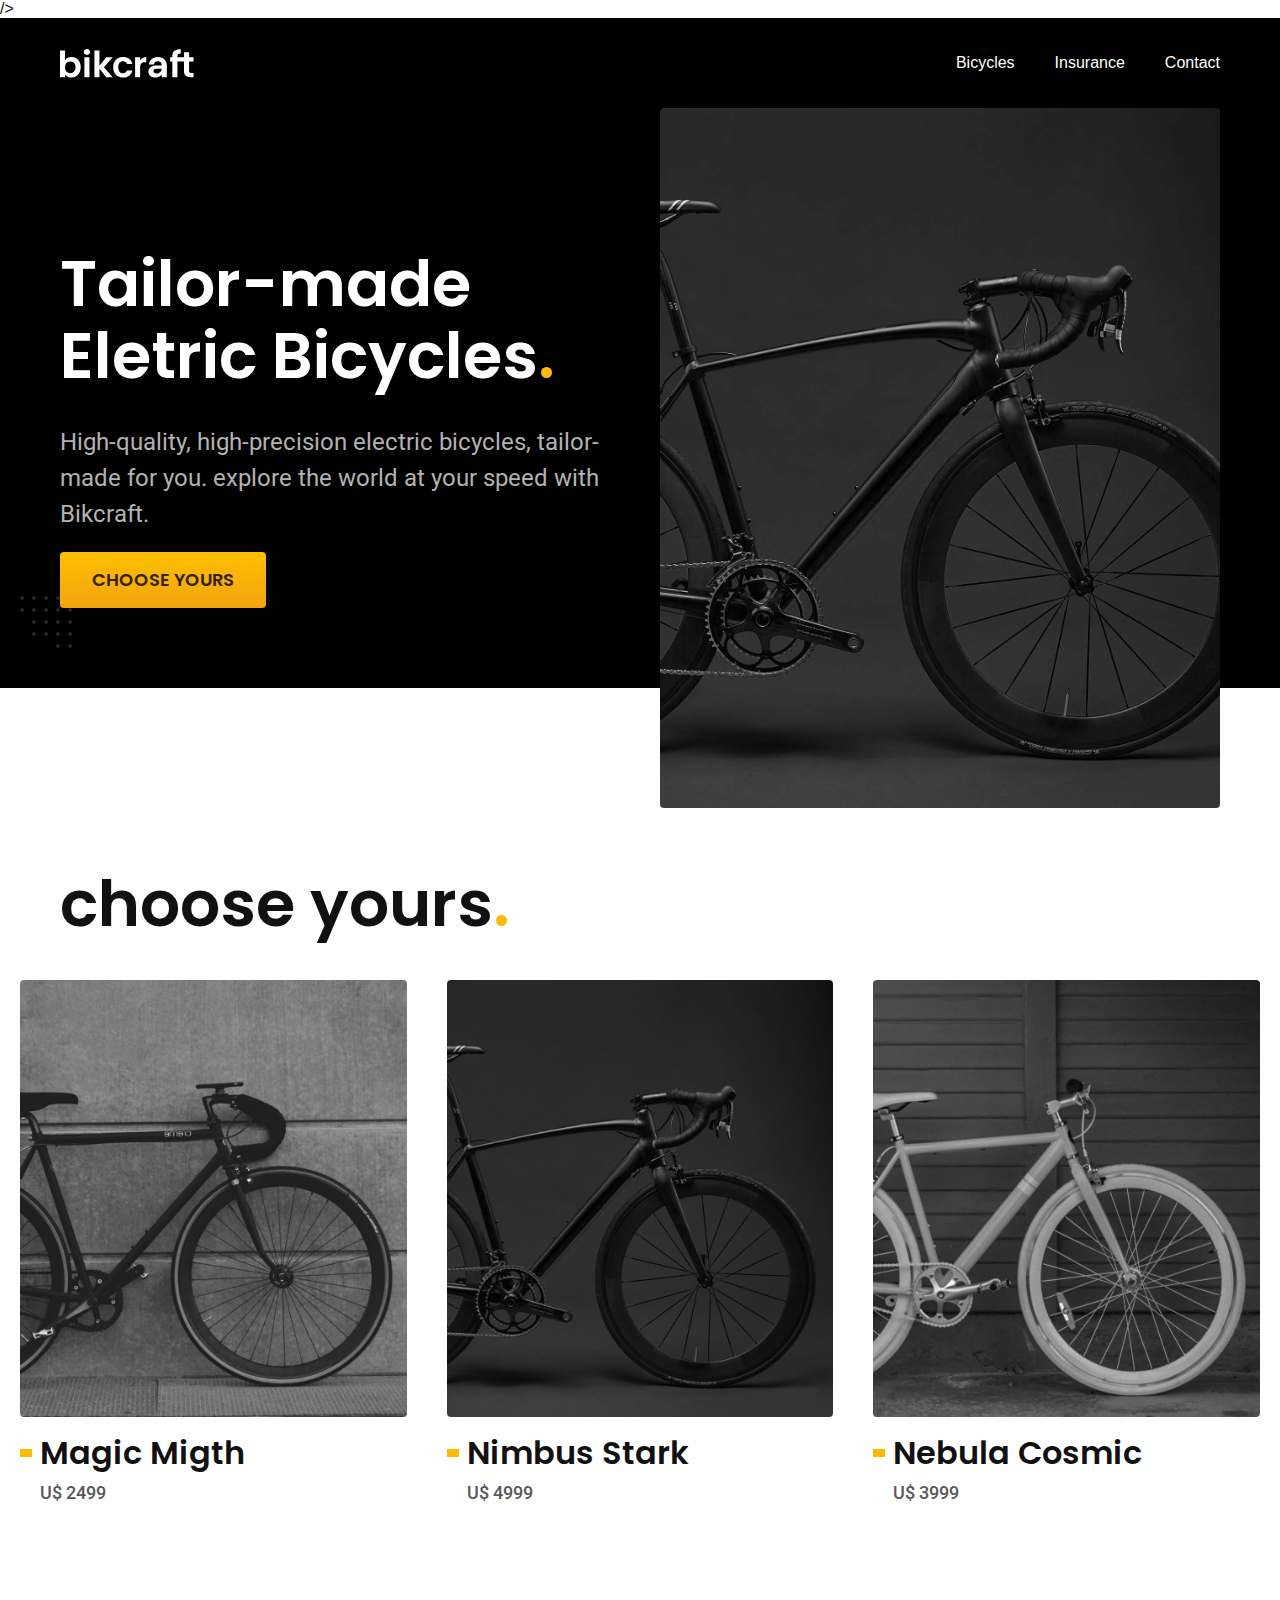
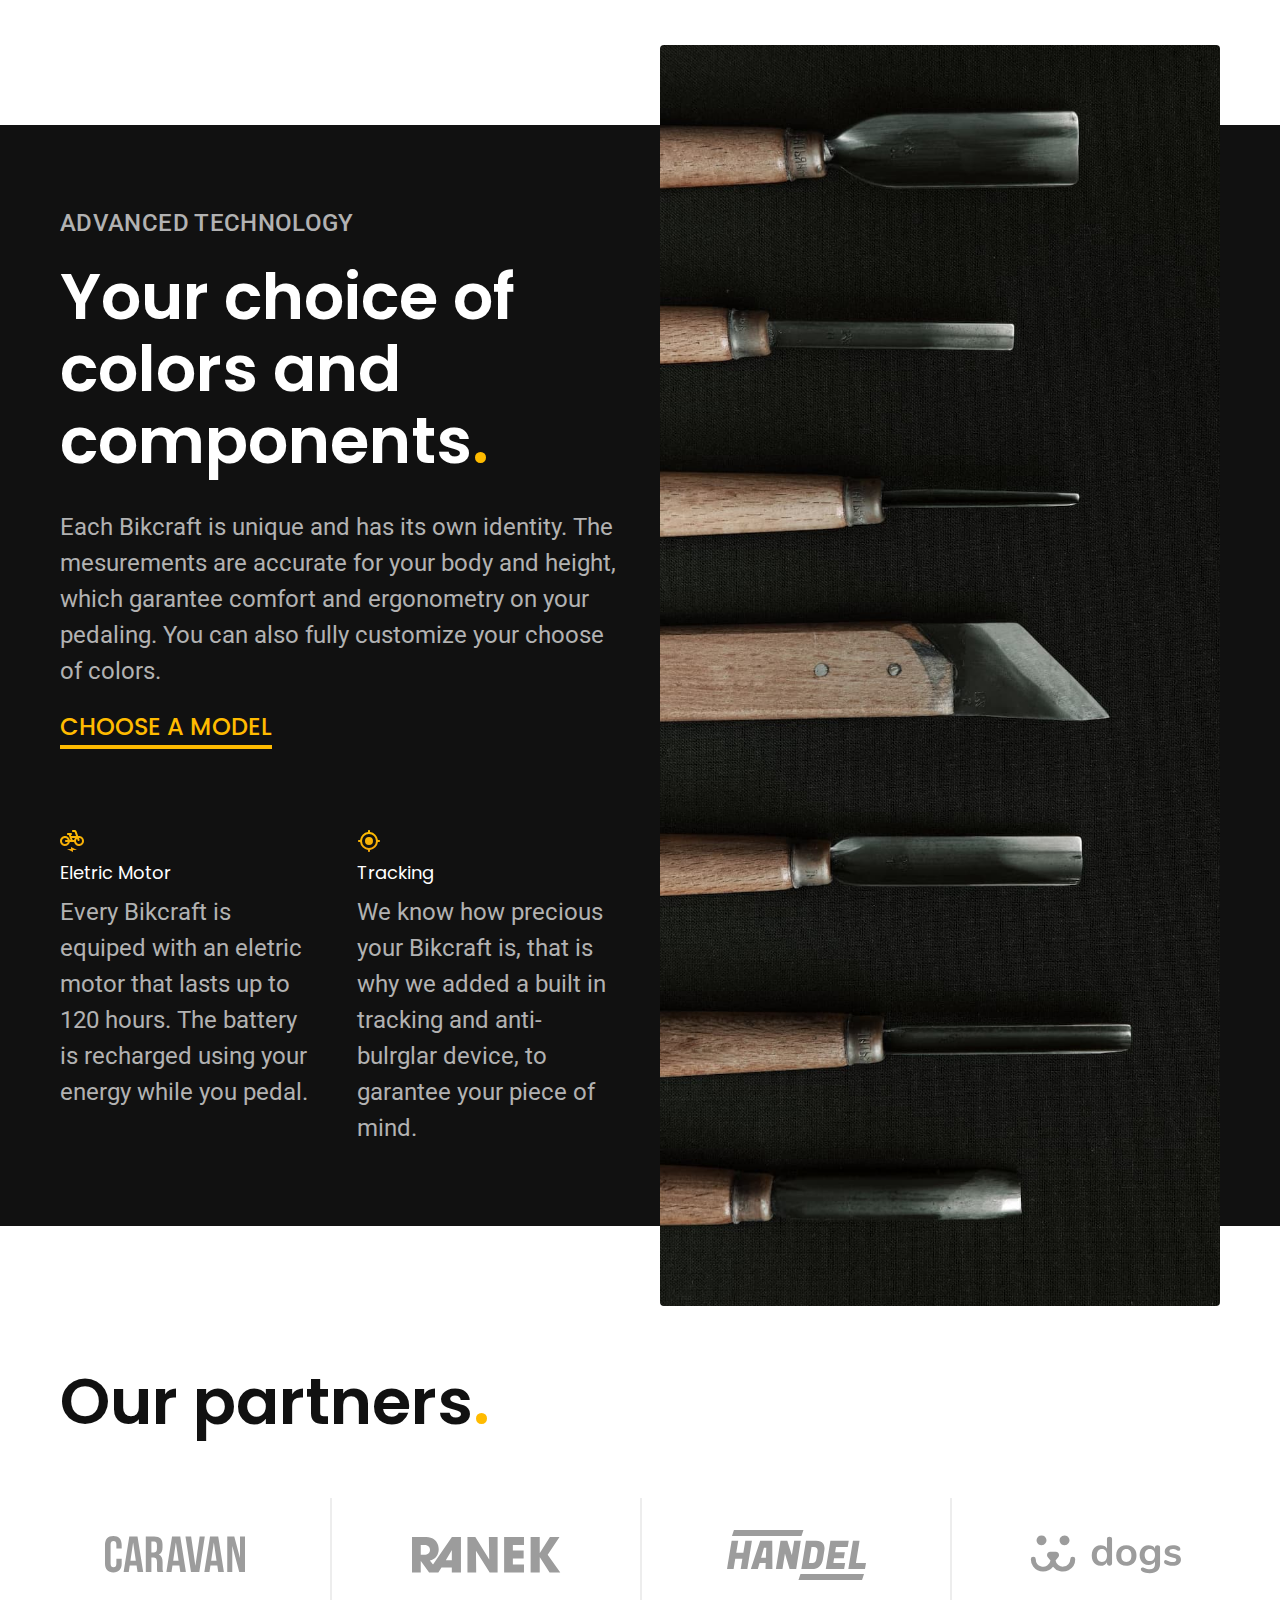
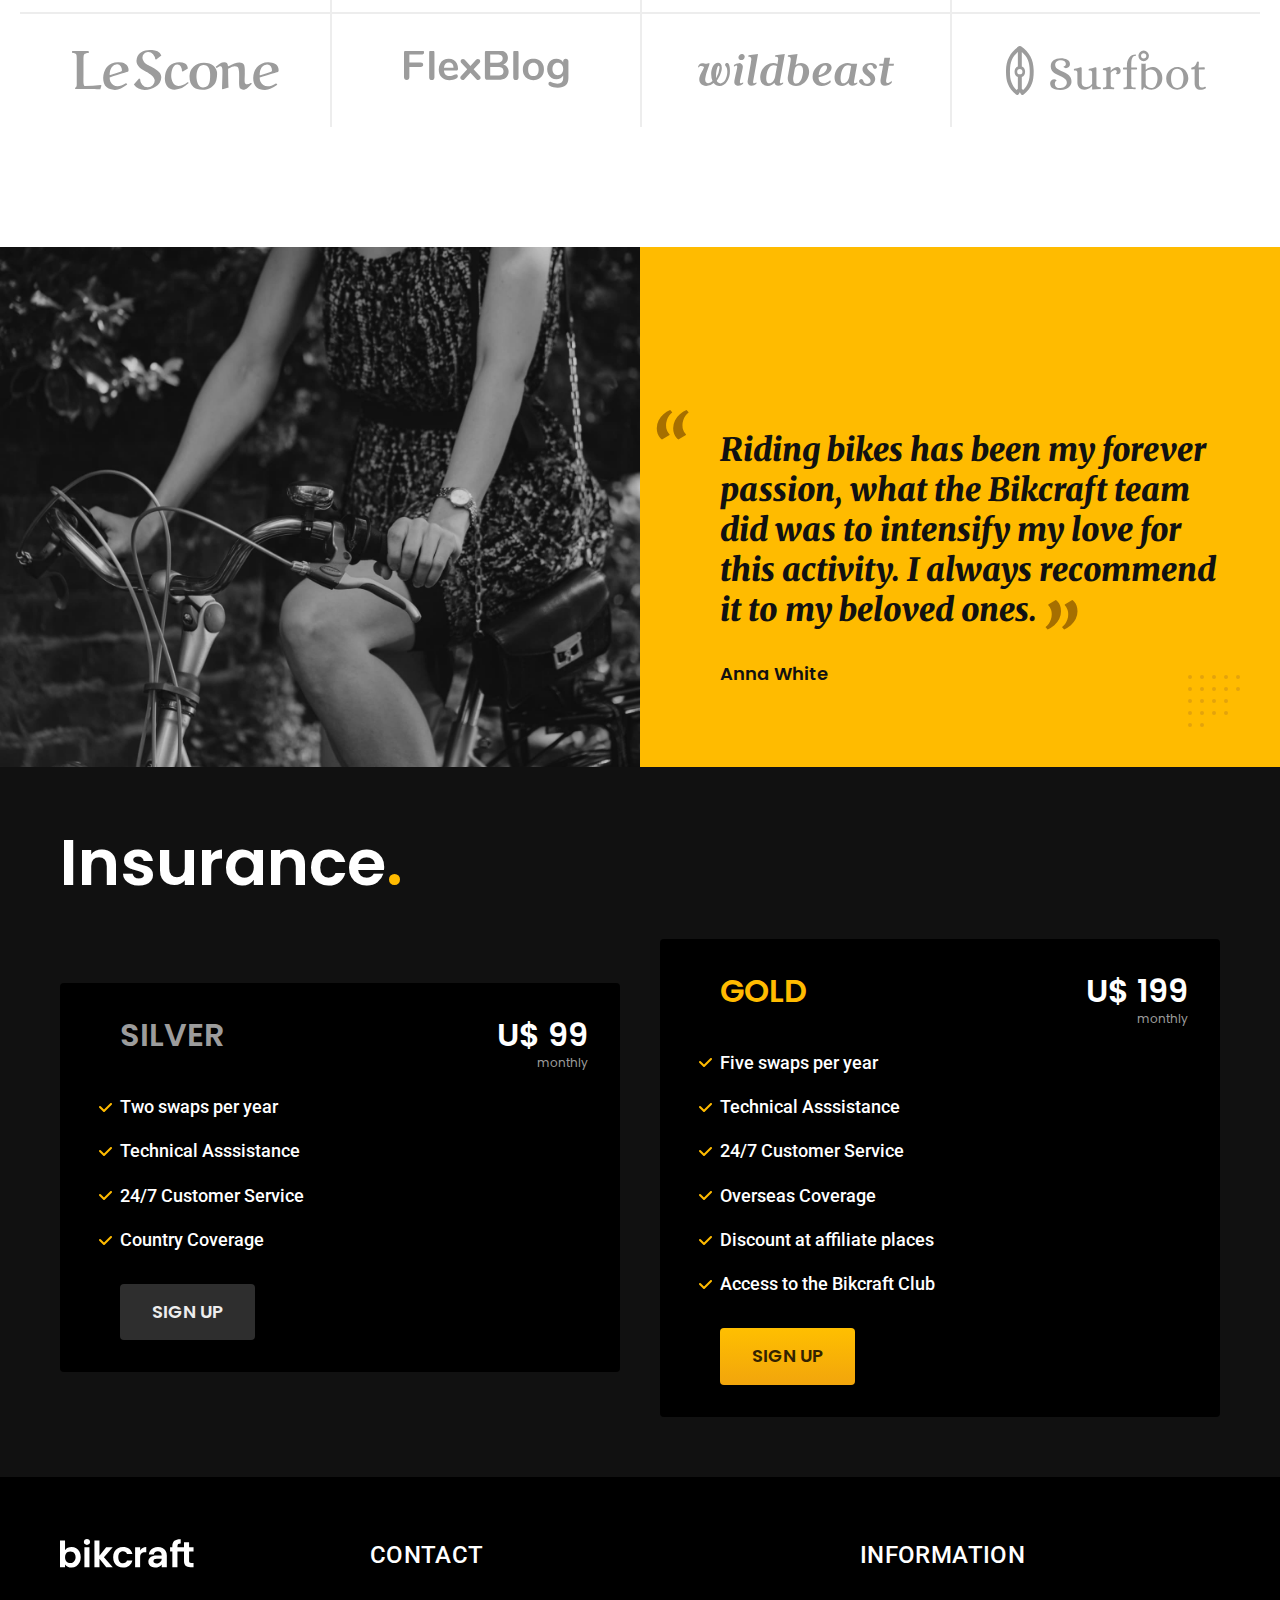
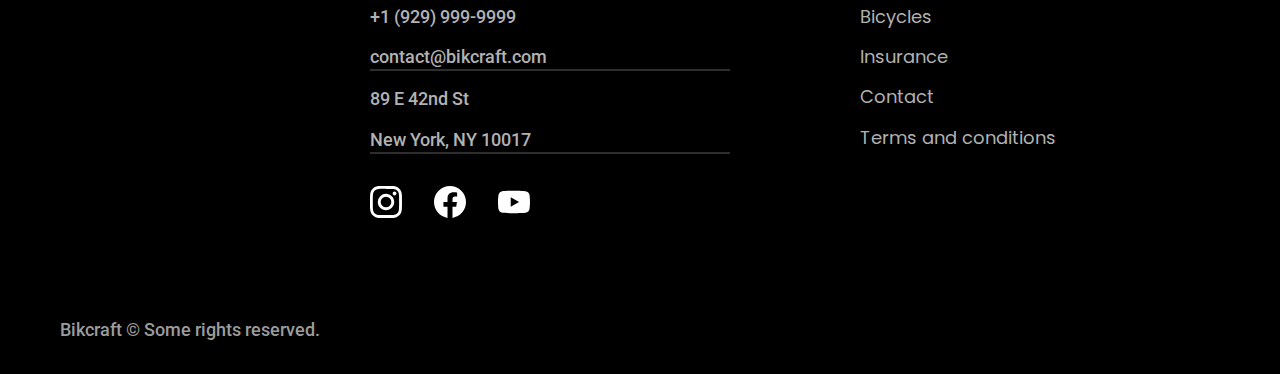
==== commit 2743523b: "otimizacoes 1" ====
--- a/index.html
+++ b/index.html
@@ -2,14 +2,18 @@
 <html lang="en">
   <head>
     <meta charset="UTF-8" />
+    <meta name="viewport" content="width=device-width, initial-scale=1.0" />
     <meta http-equiv="X-UA-Compatible" content="IE=edge" />
+    <title>Bikcraft - Eletric Bikes</title>
     <meta
       name="description"
       content="Eletric bikes with high qualidade, 100% customized to meet each and every customer's need. Explore the world on your bike with Bikcraft."
     />
-    <meta name="viewport" content="width=device-width, initial-scale=1.0" />
-    <title>Bikcraft - Eletric Bikes</title>
+
+    <link rel="preload" href="./css/style.css" as="style" />
+
     <link rel="stylesheet" href="./css/style.css" />
+    />
 
     <link rel="preconnect" href="https://fonts.googleapis.com" />
     <link rel="preconnect" href="https://fonts.gstatic.com" crossorigin />
@@ -21,7 +25,9 @@
   <body id="home">
     <header class="header-bg">
       <div class="header container">
-        <a href="index.html"><img src="./img/bikcraft.svg" alt="Bikcraft" /></a>
+        <a href="index.html"
+          ><img src="./img/bikcraft.svg" width="136" height="32" alt="Bikcraft"
+        /></a>
         <nav aria-label="primary">
           <ul class="header-menu font-1m cor-0">
             <li><a href="./bicicletas.html">Bicycles</a></li>
@@ -43,9 +49,19 @@
           </p>
           <a class="botao" href="./bicicletas.html">Choose yours</a>
         </div>
-        <div>
-          <img src="./img/fotos/introducao.jpg" alt="Black Eletric Bicycle" />
-        </div>
+
+        <picture>
+          <source
+            media="(max-width: 800px)"
+            srcset="./img/bicicletas/nimbus.jpg"
+          />
+          <img
+            src="./img/fotos/introducao.jpg"
+            width="1280"
+            height="1600"
+            alt="Black Eletric Bicycle"
+          />
+        </picture>
       </div>
     </main>
     <article class="bicicletas-lista">
@@ -55,21 +71,36 @@
       <ul>
         <li>
           <a href="./bicicletas/magic.html">
-            <img src="./img/bicicletas/magic-home.jpg" alt="Black bicycle" />
+            <img
+              src="./img/bicicletas/magic-home.jpg"
+              width="920"
+              height="1040"
+              alt="Black bicycle"
+            />
             <h3 class="font-1-xl">Magic Migth</h3>
             <span class="font-2-m cor-8">U$ 2499</span>
           </a>
         </li>
         <li>
           <a href="./bicicletas/nimbus.html">
-            <img src="./img/bicicletas/nimbus-home.jpg" alt="Black bicycle" />
+            <img
+              src="./img/bicicletas/nimbus-home.jpg"
+              width="920"
+              height="1040"
+              alt="Black bicycle"
+            />
             <h3 class="font-1-xl">Nimbus Stark</h3>
             <span class="font-2-m cor-8">U$ 4999</span>
           </a>
         </li>
         <li>
           <a href="./bicicletas/nebula.html">
-            <img src="./img/bicicletas/nebula-home.jpg" alt="Black bicycle" />
+            <img
+              src="./img/bicicletas/nebula-home.jpg"
+              width="920"
+              height="1040"
+              alt="Black bicycle"
+            />
             <h3 class="font-1-xl">Nebula Cosmic</h3>
             <span class="font-2-m cor-8">U$ 3999</span>
           </a>
@@ -92,7 +123,12 @@
           <a class="link" href="./bicicletas.html">Choose a model</a>
           <div class="tecnologia-vantagens">
             <div>
-              <img src="./img/icones/eletrica.svg" alt="" />
+              <img
+                src="./img/icones/eletrica.svg"
+                width="24"
+                height="24"
+                alt=""
+              />
               <h3 class="font-1-m cor-0">Eletric Motor</h3>
               <p class="font-2-l cor-5">
                 Every Bikcraft is equiped with an eletric motor that lasts up to
@@ -101,7 +137,12 @@
               </p>
             </div>
             <div>
-              <img src="./img/icones/rastreador.svg" alt="" />
+              <img
+                src="./img/icones/rastreador.svg"
+                width="24"
+                height="24"
+                alt=""
+              />
               <h3 class="font-1-m cor-0">Tracking</h3>
               <p class="font-2-l cor-5">
                 We know how precious your Bikcraft is, that is why we added a
@@ -112,7 +153,12 @@
           </div>
         </div>
         <div class="tecnologia-imagem">
-          <img src="./img/fotos/tecnologia.jpg" alt="" />
+          <img
+            src="./img/fotos/tecnologia.jpg"
+            width="1200"
+            height="1920"
+            alt=""
+          />
         </div>
       </div>
     </article>
@@ -122,28 +168,68 @@
       </h2>
       <ul>
         <li>
-          <img src="./img/parceiros/caravan.svg" alt="caravan" />
-        </li>
-        <li>
-          <img src="./img/parceiros/ranek.svg" alt="ranek" />
-        </li>
-        <li>
-          <img src="./img/parceiros/handel.svg" alt="handel" />
-        </li>
-        <li>
-          <img src="./img/parceiros/dogs.svg" alt="dogs" />
-        </li>
-        <li>
-          <img src="./img/parceiros/lescone.svg" alt="lescone" />
-        </li>
-        <li>
-          <img src="./img/parceiros/flexblog.svg" alt="flexblog" />
-        </li>
-        <li>
-          <img src="./img/parceiros/wildbeast.svg" alt="wildbeast" />
-        </li>
-        <li>
-          <img src="./img/parceiros/surfbot.svg" alt="surfbot" />
+          <img
+            src="./img/parceiros/caravan.svg"
+            width="140"
+            height="38"
+            alt="caravan"
+          />
+        </li>
+        <li>
+          <img
+            src="./img/parceiros/ranek.svg"
+            width="149"
+            height="36"
+            alt="ranek"
+          />
+        </li>
+        <li>
+          <img
+            src="./img/parceiros/handel.svg"
+            width="139"
+            height="50"
+            alt="handel"
+          />
+        </li>
+        <li>
+          <img
+            src="./img/parceiros/dogs.svg"
+            width="152"
+            height="39"
+            alt="dogs"
+          />
+        </li>
+        <li>
+          <img
+            src="./img/parceiros/lescone.svg"
+            width="208"
+            height="41"
+            alt="lescone"
+          />
+        </li>
+        <li>
+          <img
+            src="./img/parceiros/flexblog.svg"
+            width="165"
+            height="38"
+            alt="flexblog"
+          />
+        </li>
+        <li>
+          <img
+            src="./img/parceiros/wildbeast.svg"
+            width="196"
+            height="34"
+            alt="wildbeast"
+          />
+        </li>
+        <li>
+          <img
+            src="./img/parceiros/surfbot.svg"
+            width="200"
+            height="49"
+            alt="surfbot"
+          />
         </li>
       </ul>
     </section>
@@ -151,6 +237,8 @@
       <div>
         <img
           src="./img/fotos/depoimento.jpg"
+          width="1560"
+          height="1360"
           alt="A person riding a Bikcraft bicylcle"
         />
       </div>
@@ -203,7 +291,7 @@
 
     <footer class="footer-bg">
       <div class="footer container">
-        <img src="./img/bikcraft.svg" alt="Bikcraft" />
+        <img src="./img/bikcraft.svg" width="136" height="32" alt="Bikcraft" />
         <div class="footer-contato">
           <h3 class="font-2-l-b cor-0">Contact</h3>
           <ul class="font-2-m cor-5">
@@ -216,13 +304,28 @@
           </ul>
           <div class="footer-redes">
             <a href="https://www.instagram.com/">
-              <img src="./img/redes/instagram.svg" alt="Instragram" />
+              <img
+                src="./img/redes/instagram.svg"
+                width="32"
+                height="32"
+                alt="Instragram"
+              />
             </a>
             <a href="https://www.facebook.com/">
-              <img src="./img/redes/facebook.svg" alt="Facebook" />
+              <img
+                src="./img/redes/facebook.svg"
+                width="32"
+                height="32"
+                alt="Facebook"
+              />
             </a>
             <a href="https://www.youtube.com/">
-              <img src="./img/redes/youtube.svg" alt="Youtube" />
+              <img
+                src="./img/redes/youtube.svg"
+                width="32"
+                height="32"
+                alt="Youtube"
+              />
             </a>
           </div>
         </div>
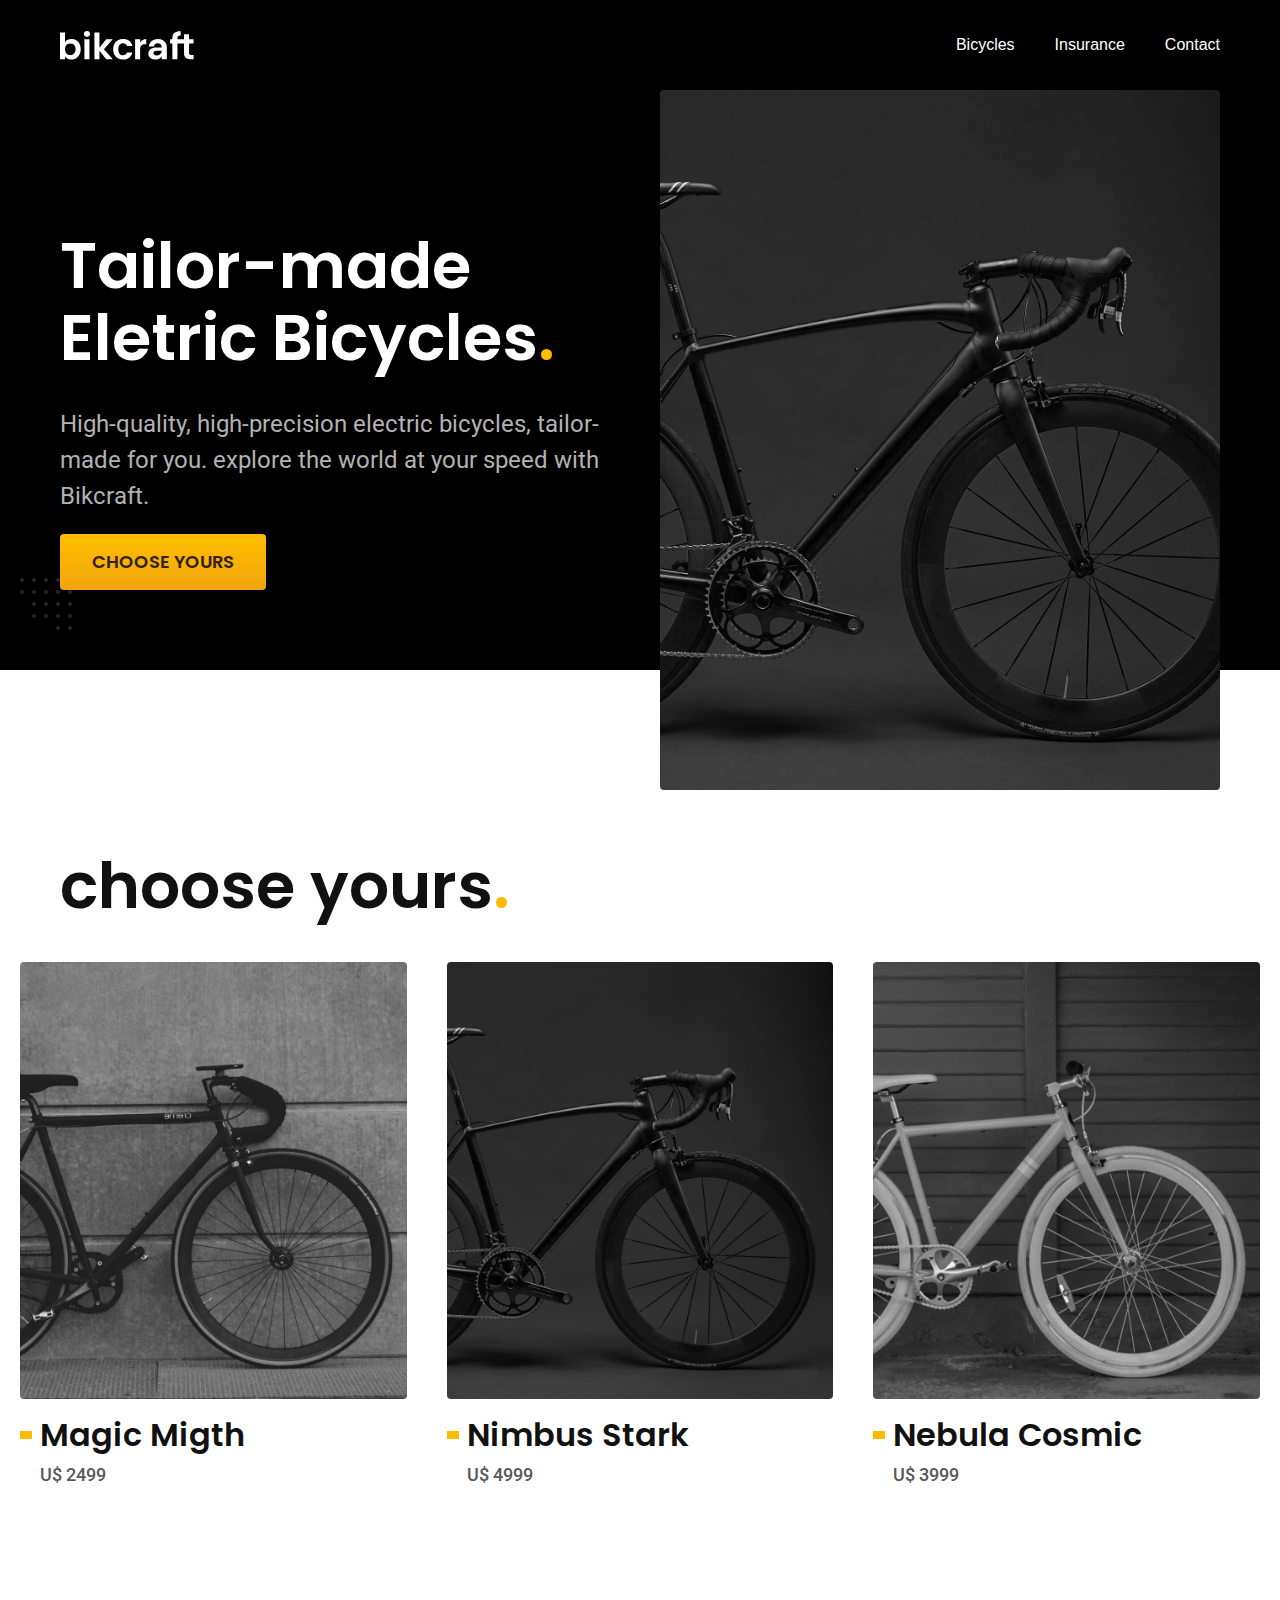
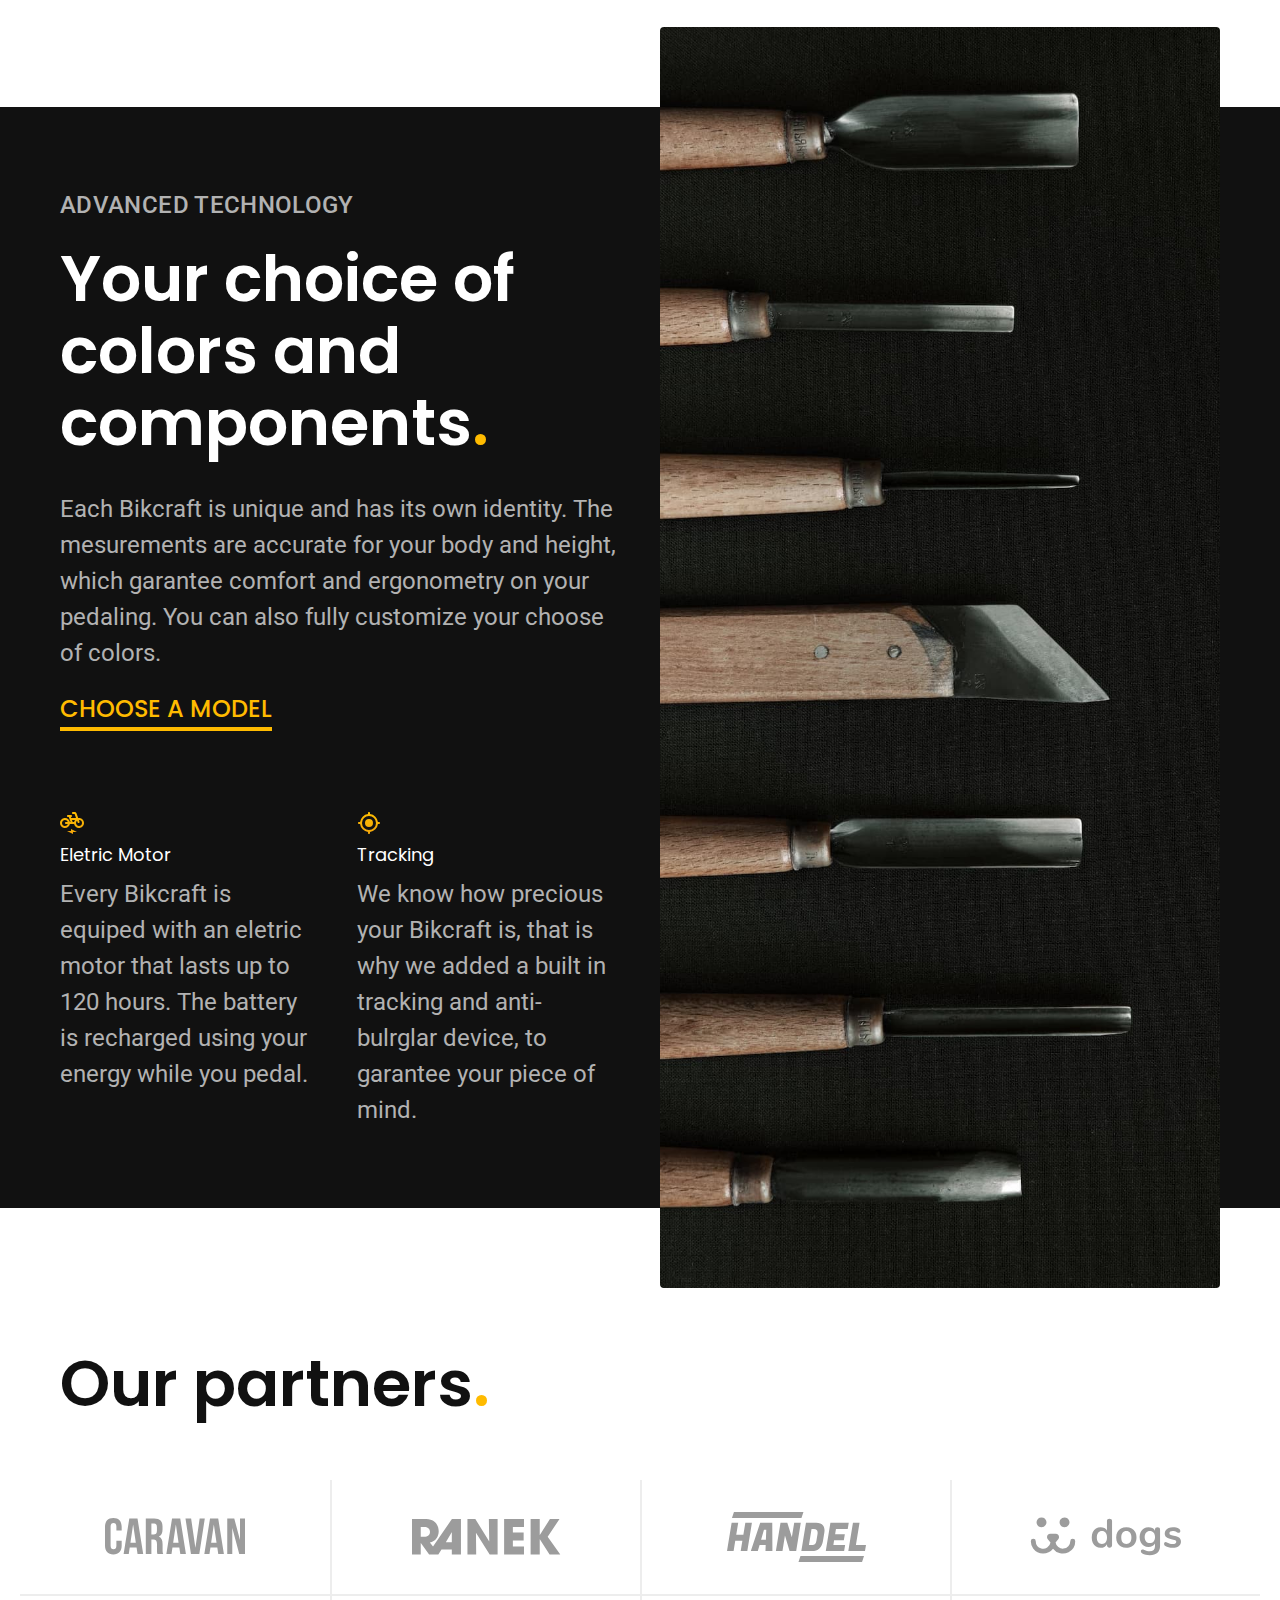
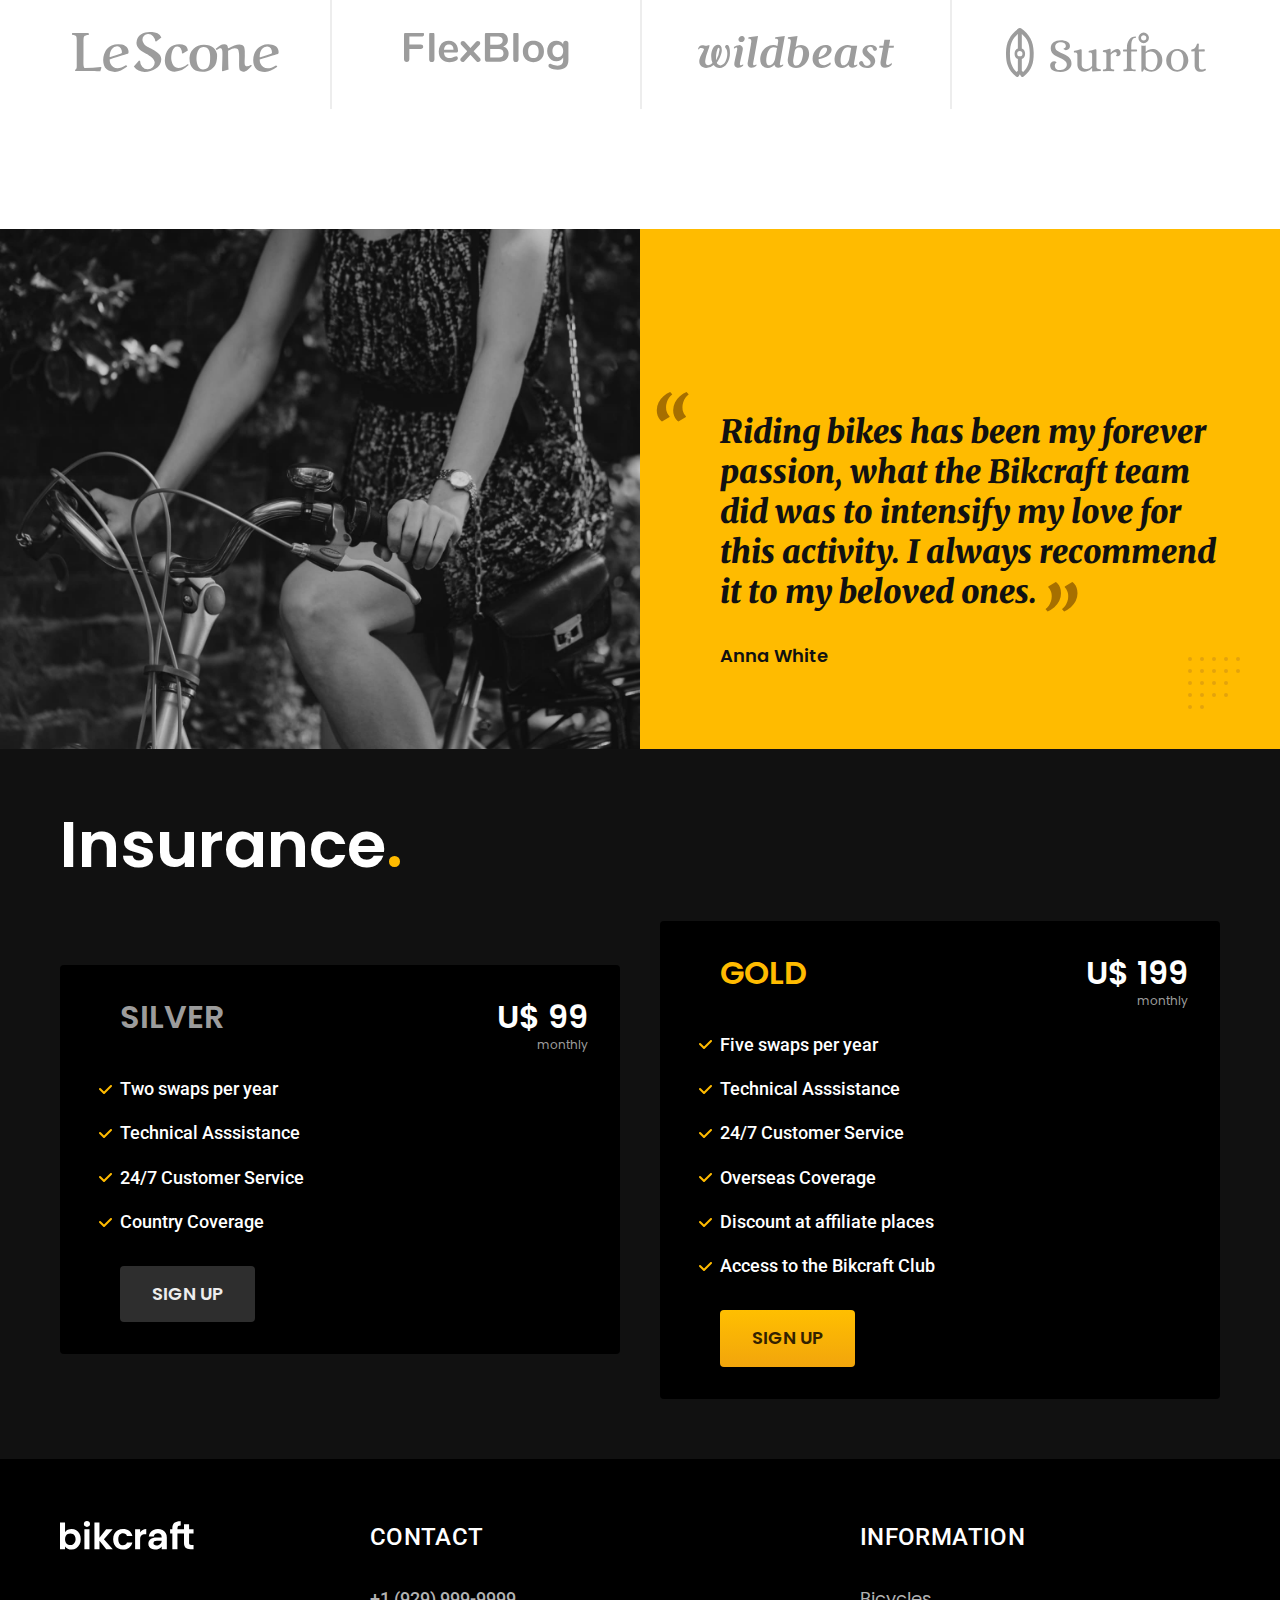
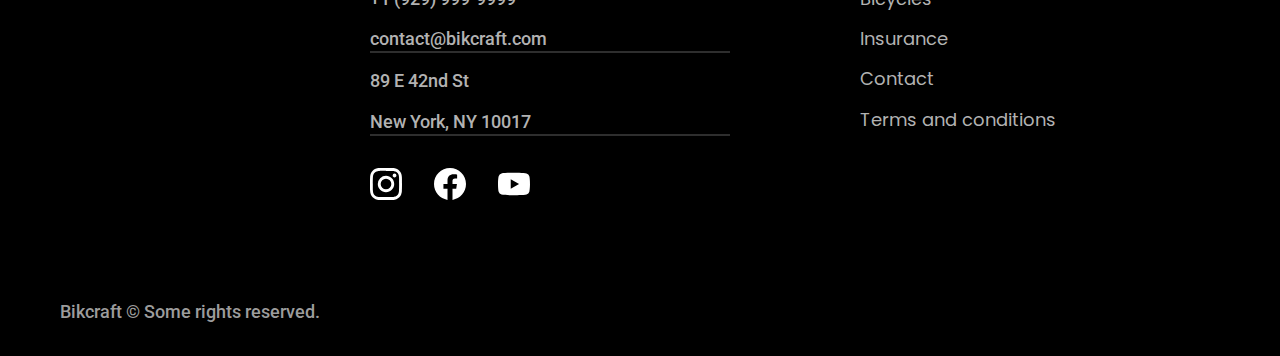
==== commit 989b6403: "plug in animacao" ====
--- a/index.html
+++ b/index.html
@@ -13,7 +13,6 @@
     <link rel="preload" href="./css/style.css" as="style" />
 
     <link rel="stylesheet" href="./css/style.css" />
-    />
 
     <link rel="preconnect" href="https://fonts.googleapis.com" />
     <link rel="preconnect" href="https://fonts.gstatic.com" crossorigin />
@@ -40,17 +39,19 @@
     <main class="introducao-bg">
       <div class="introducao container">
         <div class="introducao-conteudo">
-          <h1 class="font-1-xxl cor-0">
+          <h1 class="font-1-xxl cor-0 fadeInDown" data-anime="200">
             Tailor-made Eletric Bicycles<span class="cor-p1">.</span>
           </h1>
-          <p class="font-2-l cor-5">
+          <p class="font-2-l cor-5 fadeInDown" data-anime="400">
             High-quality, high-precision electric bicycles, tailor-made for you.
             explore the world at your speed with Bikcraft.
           </p>
-          <a class="botao" href="./bicicletas.html">Choose yours</a>
-        </div>
-
-        <picture>
+          <a class="botao fadeInDown" href="./bicicletas.html" data-anime="600"
+            >Choose yours</a
+          >
+        </div>
+
+        <picture data-anime="800" class="fadeInDown">
           <source
             media="(max-width: 800px)"
             srcset="./img/bicicletas/nimbus.jpg"
@@ -345,5 +346,7 @@
         Bikcraft &copy; Some rights reserved.
       </p>
     </footer>
+    <script src="./js/plugins/simple-anime.js"></script>
+    <script src="./js/script.js"></script>
   </body>
 </html>
--- a/css/style.css
+++ b/css/style.css
@@ -5,6 +5,7 @@
 @import "./utils/cores.css";
 @import "./utils/components.css";
 @import "./utils/formulario.css";
+@import "./utils/animacao.css";
 @import "./home/introducao.css";
 @import "./home/tecnologia.css";
 @import "./home/parceiros.css";
--- a/css/style.css
+++ b/css/style.css
@@ -5,6 +5,7 @@
 @import "./utils/cores.css";
 @import "./utils/components.css";
 @import "./utils/formulario.css";
+@import "./utils/animacao.css";
 @import "./home/introducao.css";
 @import "./home/tecnologia.css";
 @import "./home/parceiros.css";
